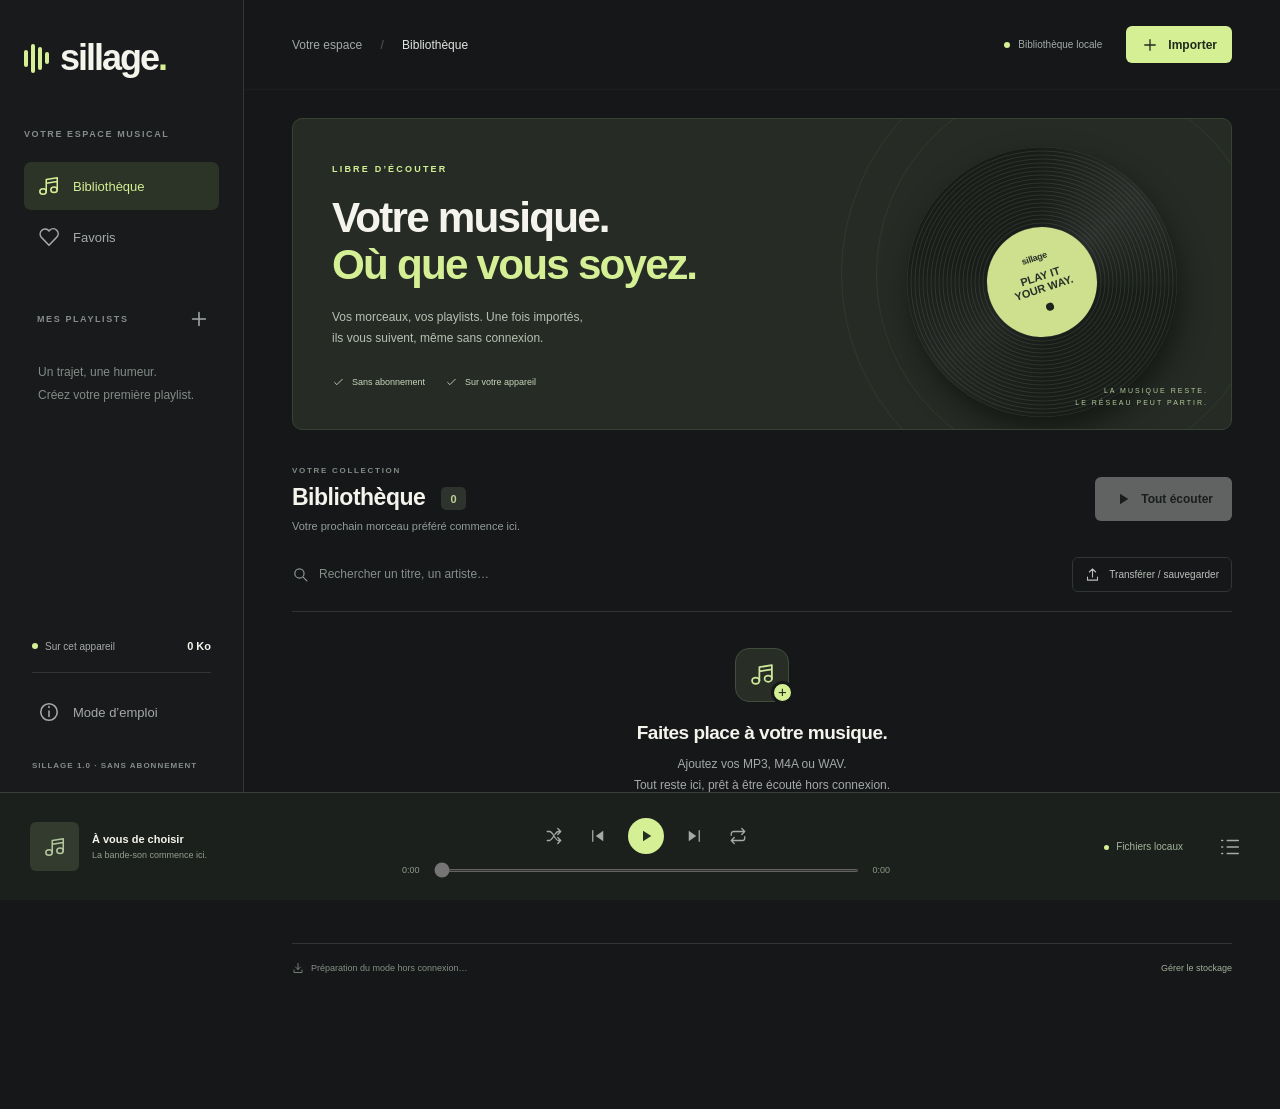
==== index.html @ 76a3aba3 "Publier Sillage 1.0 — lecteur personnel hors connexion Interface installable sur iPhone, bibliothèqu" ====
<!doctype html>
<html lang="fr">
<head>
  <meta charset="utf-8"><meta name="viewport" content="width=device-width,initial-scale=1,viewport-fit=cover">
  <meta name="theme-color" content="#151719"><meta name="apple-mobile-web-app-capable" content="yes">
  <meta name="apple-mobile-web-app-status-bar-style" content="black-translucent">
  <meta name="description" content="Votre musique vous suit. Un lecteur personnel, sans abonnement, avec playlists et écoute hors connexion.">
  <title>Sillage · Votre musique, partout</title>
  <link rel="manifest" href="./manifest.webmanifest"><link rel="icon" href="./icon.svg" type="image/svg+xml"><link rel="apple-touch-icon" href="./icon-192.png">
  <link rel="stylesheet" href="./style.css">
</head>
<body>
<svg class="symbols" xmlns="http://www.w3.org/2000/svg" aria-hidden="true"><defs>
<symbol id="i-play" viewBox="0 0 24 24"><path d="m8 5 11 7-11 7Z" fill="currentColor" stroke="none"/></symbol>
<symbol id="i-pause" viewBox="0 0 24 24"><path d="M8 5v14M16 5v14" stroke-width="4"/></symbol>
<symbol id="i-plus" viewBox="0 0 24 24"><path d="M12 5v14M5 12h14"/></symbol>
<symbol id="i-music" viewBox="0 0 24 24"><path d="M9 18V5l12-2v13M9 9l12-2"/><ellipse cx="5.5" cy="18" rx="3.5" ry="3"/><ellipse cx="17.5" cy="16" rx="3.5" ry="3"/></symbol>
<symbol id="i-heart" viewBox="0 0 24 24"><path d="M20.4 4.6a5.4 5.4 0 0 0-7.6 0L12 5.4l-.8-.8a5.4 5.4 0 0 0-7.6 7.6L12 21l8.4-8.8a5.4 5.4 0 0 0 0-7.6Z"/></symbol>
<symbol id="i-download" viewBox="0 0 24 24"><path d="M12 3v12m-5-5 5 5 5-5M4 16v5h16v-5"/></symbol>
<symbol id="i-upload" viewBox="0 0 24 24"><path d="M12 16V3M7 8l5-5 5 5M4 16v5h16v-5"/></symbol>
<symbol id="i-search" viewBox="0 0 24 24"><circle cx="10.5" cy="10.5" r="6.5"/><path d="m16 16 5 5"/></symbol>
<symbol id="i-next" viewBox="0 0 24 24"><path d="m5 5 10 7-10 7Z" fill="currentColor" stroke="none"/><path d="M19 5v14"/></symbol>
<symbol id="i-prev" viewBox="0 0 24 24"><path d="m19 5-10 7 10 7Z" fill="currentColor" stroke="none"/><path d="M5 5v14"/></symbol>
<symbol id="i-shuffle" viewBox="0 0 24 24"><path d="M3 6h3c5 0 7 12 12 12h3m-4-4 4 4-4 4M3 18h3c2 0 3-2 5-5m2-3c2-3 3-4 5-4h3m-4-4 4 4-4 4"/></symbol>
<symbol id="i-repeat" viewBox="0 0 24 24"><path d="m17 2 4 4-4 4M3 11V9a3 3 0 0 1 3-3h15M7 22l-4-4 4-4m14-1v2a3 3 0 0 1-3 3H3"/></symbol>
<symbol id="i-info" viewBox="0 0 24 24"><circle cx="12" cy="12" r="9"/><path d="M12 11v6m0-11v1"/></symbol>
<symbol id="i-close" viewBox="0 0 24 24"><path d="m6 6 12 12M6 18 18 6"/></symbol>
<symbol id="i-check" viewBox="0 0 24 24"><path d="m5 12 4 4L19 6"/></symbol>
<symbol id="i-list" viewBox="0 0 24 24"><path d="M9 5h12M9 12h12M9 19h12M3 5h1m-1 7h1m-1 7h1"/></symbol>
<symbol id="i-more" viewBox="0 0 24 24"><circle cx="5" cy="12" r="1"/><circle cx="12" cy="12" r="1"/><circle cx="19" cy="12" r="1"/></symbol>
</defs></svg>
<aside class="sidebar">
  <a class="brand" href="./" aria-label="Sillage, accueil"><span class="brand-mark"><i></i><i></i><i></i><i></i></span>sillage<span class="brand-dot">.</span></a>
  <span class="side-caption">VOTRE ESPACE MUSICAL</span>
  <nav aria-label="Bibliothèque"><button class="nav-button active" data-view="library"><svg><use href="#i-music"/></svg>Bibliothèque</button><button class="nav-button" data-view="favorites"><svg><use href="#i-heart"/></svg>Favoris</button></nav>
  <div class="side-heading"><span>MES PLAYLISTS</span><button class="icon-button" id="new-playlist" aria-label="Créer une playlist"><svg><use href="#i-plus"/></svg></button></div>
  <nav id="playlist-nav" aria-label="Playlists"></nav>
  <p class="side-empty" id="side-empty">Un trajet, une humeur.<br>Créez votre première playlist.</p>
  <div class="sidebar-bottom"><div class="device-stat"><span class="status-dot"></span>Sur cet appareil <strong id="side-storage">0 Mo</strong></div><button class="nav-button" id="help"><svg><use href="#i-info"/></svg>Mode d’emploi</button><span class="version">SILLAGE 1.0 · SANS ABONNEMENT</span></div>
</aside>
<div class="main-wrap">
  <header class="topbar"><span class="mobile-brand">sillage<span>.</span></span><div class="breadcrumb">Votre espace <span>/</span> <strong id="crumb">Bibliothèque</strong></div><div class="top-status"><span class="status-dot"></span><span id="network-label">Bibliothèque locale</span></div><button id="open-import" class="button primary small"><svg><use href="#i-plus"/></svg>Importer</button></header>
  <main>
    <section class="hero" id="hero"><div class="hero-copy"><span class="eyebrow">LIBRE D’ÉCOUTER</span><h1>Votre musique.<br><em>Où que vous soyez.</em></h1><p>Vos morceaux, vos playlists. Une fois importés,<br class="desktop-only"> ils vous suivent, même sans connexion.</p><div class="hero-tags"><span><svg><use href="#i-check"/></svg>Sans abonnement</span><span><svg><use href="#i-check"/></svg>Sur votre appareil</span></div></div><div class="record-art" aria-hidden="true"><div class="orbit orbit-one"></div><div class="orbit orbit-two"></div><div class="vinyl"><div class="vinyl-label"><span>sillage</span><b>PLAY IT<br>YOUR WAY.</b><i></i></div></div><div class="record-note">LA MUSIQUE RESTE.<br>LE RÉSEAU PEUT PARTIR.</div></div></section>
    <section class="collection">
      <div class="collection-header"><div><div class="eyebrow section-eyebrow" id="collection-kicker">VOTRE COLLECTION</div><h2 id="collection-title">Bibliothèque <span id="track-count">0</span></h2><p class="collection-meta" id="collection-meta">Votre prochain morceau préféré commence ici.</p></div><div class="collection-actions"><button id="playlist-options" class="icon-button hidden" aria-label="Options de la playlist"><svg><use href="#i-more"/></svg></button><button id="play-all" class="button light" disabled><svg><use href="#i-play"/></svg>Tout écouter</button></div></div>
      <div class="toolbar"><label class="search"><svg><use href="#i-search"/></svg><input id="search" type="search" placeholder="Rechercher un titre, un artiste…" aria-label="Rechercher un morceau"></label><button id="open-transfer" class="button text-button" aria-label="Transférer / sauvegarder"><svg><use href="#i-upload"/></svg><span>Transférer / sauvegarder</span></button></div>
      <div id="empty" class="empty-state"><div class="empty-icon"><svg><use href="#i-music"/></svg><span>+</span></div><h3>Faites place à votre musique.</h3><p>Ajoutez vos MP3, M4A ou WAV.<br>Tout reste ici, prêt à être écouté hors connexion.</p><button id="empty-import" class="button primary"><svg><use href="#i-plus"/></svg>Ajouter mes morceaux</button><button id="demo" class="demo-link">Ou essayer avec un son de démonstration <span>↗</span></button></div>
      <div id="tracks" class="track-list" aria-live="polite"></div>
      <div class="footnote"><span><svg><use href="#i-download"/></svg><span id="offline-status">Préparation du mode hors connexion…</span></span><button id="storage-info">Gérer le stockage</button></div>
    </section>
  </main>
</div>
<footer class="player" aria-label="Lecteur audio"><button id="now-playing" class="now-playing" aria-label="Afficher le morceau en cours"><span id="now-cover" class="mini-cover"><svg><use href="#i-music"/></svg></span><span><strong id="now-title">À vous de choisir</strong><small id="now-artist">La bande-son commence ici.</small></span></button><div class="player-center"><div class="transport"><button id="shuffle" class="icon-button secondary-control" aria-label="Lecture aléatoire" aria-pressed="false"><svg><use href="#i-shuffle"/></svg></button><button id="previous" class="icon-button" aria-label="Morceau précédent"><svg><use href="#i-prev"/></svg></button><button id="toggle-play" class="play-button" aria-label="Lire"><svg><use href="#i-play"/></svg></button><button id="next" class="icon-button" aria-label="Morceau suivant"><svg><use href="#i-next"/></svg></button><button id="repeat" class="icon-button secondary-control" aria-label="Répétition désactivée" aria-pressed="false"><svg><use href="#i-repeat"/></svg></button></div><div class="timeline"><span id="current-time">0:00</span><input id="seek" type="range" min="0" max="100" value="0" step="0.1" aria-label="Position de lecture"><span id="duration">0:00</span></div></div><div class="player-right"><span id="player-offline"><span class="status-dot"></span> Fichiers locaux</span><button id="queue" class="icon-button" aria-label="File d’attente"><svg><use href="#i-list"/></svg></button></div></footer>
<nav class="mobile-nav" aria-label="Navigation mobile"><button data-view="library" class="active"><svg><use href="#i-music"/></svg>Musique</button><button data-view="favorites"><svg><use href="#i-heart"/></svg>Favoris</button><button id="mobile-playlists"><svg><use href="#i-list"/></svg>Playlists</button><button id="mobile-help"><svg><use href="#i-info"/></svg>Aide</button></nav>
<dialog id="modal"><div class="modal-top"><h2 id="modal-title"></h2><button id="close-modal" class="icon-button" aria-label="Fermer"><svg><use href="#i-close"/></svg></button></div><div id="modal-body"></div></dialog>
<div id="toast" role="status" aria-live="polite"></div>
<audio id="audio" preload="auto"></audio>
<script type="module" src="./app.js"></script>
</body></html>
---- style.css ----
@import url('data:text/css,');
:root{--bg:#151719;--panel:#1c1f21;--panel2:#25282a;--text:#f4f4ec;--muted:#a5aaa8;--line:#303536;--accent:#d4ef94;--ink:#20291c;--sidebar:244px;font-family:Inter,-apple-system,BlinkMacSystemFont,"Segoe UI",sans-serif;color-scheme:dark}*{box-sizing:border-box}body{margin:0;background:var(--bg);color:var(--text);font-size:14px}button,input,select{font:inherit}button,a,input,select{-webkit-tap-highlight-color:transparent}button{cursor:pointer;color:inherit}button:disabled{opacity:.35;cursor:default}a{color:inherit}button:focus-visible,a:focus-visible,input:focus-visible,select:focus-visible{outline:2px solid var(--accent);outline-offset:4px}svg{width:22px;height:22px;fill:none;stroke:currentColor;stroke-width:1.7;stroke-linecap:round;stroke-linejoin:round;flex-shrink:0}.symbols{position:absolute;width:0;height:0;overflow:hidden}.hidden{display:none!important}.sidebar{width:var(--sidebar);position:fixed;inset:0 auto 108px 0;border-right:1px solid var(--line);padding:37px 24px 22px;display:flex;flex-direction:column;background:#181a1c;z-index:10}.brand{display:flex;align-items:center;text-decoration:none;font-size:36px;font-weight:750;letter-spacing:-2px;margin-bottom:50px}.brand-dot,.mobile-brand span{color:var(--accent)}.brand-mark{display:flex;gap:3px;align-items:center;margin-right:11px}.brand-mark i{width:4px;height:17px;border-radius:3px;background:var(--accent)}.brand-mark i:nth-child(2){height:29px}.brand-mark i:nth-child(3){height:23px}.brand-mark i:nth-child(4){height:12px}.side-caption,.side-heading,.version{font-size:9px;font-weight:650;letter-spacing:1.6px;color:#858c89}.side-caption{margin-bottom:20px}.nav-button{background:none;border:0;width:100%;text-align:left;display:flex;align-items:center;gap:13px;padding:13px 14px;margin:3px 0;border-radius:7px;color:var(--muted);font-size:13px;overflow:hidden;text-overflow:ellipsis}.nav-button:hover{background:#24292a;color:var(--text)}.nav-button.active{background:#2c3428;color:var(--accent)}.side-heading{display:flex;justify-content:space-between;align-items:center;margin:35px 0 10px;padding-left:13px}.icon-button{display:inline-flex;align-items:center;justify-content:center;background:none;border:0;width:40px;height:40px;border-radius:50%;color:var(--muted);flex-shrink:0}.icon-button:hover{background:#ffffff0b;color:var(--text)}.side-empty{font-size:12px;color:#838c87;line-height:1.9;padding-left:14px}.sidebar-bottom{margin-top:auto;padding-top:30px}.device-stat{display:flex;align-items:center;gap:7px;font-size:10px;border-bottom:1px solid var(--line);padding:0 0 20px;margin:0 8px 15px;color:var(--muted)}.device-stat strong{margin-left:auto;font-size:11px;color:var(--text)}.status-dot{width:6px;height:6px;display:inline-block;border-radius:50%;background:var(--accent);flex-shrink:0}.version{font-size:8px;letter-spacing:1px;display:block;margin:25px 8px 0}.main-wrap{margin-left:var(--sidebar);padding-bottom:130px}.topbar{display:flex;align-items:center;gap:24px;height:90px;padding:0 48px;border-bottom:1px solid #ffffff08}.breadcrumb{color:#a3aaa5;font-size:12px}.breadcrumb span{padding:0 15px;color:#525b56}.breadcrumb strong{font-weight:500;color:#e2e6df}.top-status{margin-left:auto;display:flex;align-items:center;gap:8px;font-size:10px;color:var(--muted)}.button{min-height:44px;display:inline-flex;align-items:center;justify-content:center;gap:9px;border:1px solid transparent;border-radius:6px;padding:11px 18px;font-weight:600;font-size:12px;text-decoration:none;transition:background .15s}.button svg{width:18px;height:18px}.primary{background:var(--accent);color:var(--ink)}.primary:hover{background:#e1ff9f}.light{background:#edf0e8;color:#22291f}.small{min-height:37px;padding:8px 14px}.text-button{background:none;border-color:var(--line);color:#bbc0ba;font-weight:450}.text-button:hover{background:#ffffff08}.mobile-brand{display:none}main{padding:28px 48px 0;max-width:1550px;margin:auto}.hero{position:relative;min-height:304px;background:#262c25;overflow:hidden;border:1px solid #374332;border-radius:10px;display:flex;justify-content:space-between;padding:40px 39px}.hero-copy{position:relative;z-index:2}.eyebrow{font-size:9px;letter-spacing:2.2px;font-weight:700;color:var(--accent)}h1{font-size:clamp(30px,3.3vw,47px);letter-spacing:-1.8px;line-height:1.12;margin:19px 0 18px;font-weight:650}h1 em{color:var(--accent);font-style:normal}.hero p{font-size:12px;line-height:1.8;color:#b8c0b2;margin:0}.hero-tags{display:flex;gap:20px;margin-top:26px}.hero-tags span{display:flex;gap:7px;align-items:center;font-size:9px;color:#c8d5bb}.hero-tags svg{width:13px;height:13px}.record-art{width:36%;position:absolute;inset:0 0 0 auto}.vinyl{position:absolute;width:270px;height:270px;right:16%;top:28px;border-radius:50%;background:repeating-radial-gradient(circle at center,#191d1a 0px,#191d1a 2px,#2d332b 3px,#151a16 4px);box-shadow:0 14px 30px #0007;transform:rotate(-18deg)}.vinyl:after{content:"";position:absolute;inset:0;border-radius:50%;background:conic-gradient(from 15deg,transparent,#ffffff13,transparent 28%,transparent 50%,#ffffff0c,transparent 80%)}.vinyl-label{position:absolute;inset:80px;border-radius:50%;background:#cedf8e;color:#253128;display:flex;flex-direction:column;align-items:center;justify-content:center;z-index:1}.vinyl-label span{font-size:9px;font-weight:750;letter-spacing:-.3px}.vinyl-label b{font-size:11px;line-height:1.05;text-align:center;margin:9px 0}.vinyl-label i{width:8px;height:8px;background:#1c241d;border-radius:100%}.orbit{position:absolute;border:1px solid #a6c18315;border-radius:50%;width:390px;height:390px;right:-35px;top:-40px}.orbit-two{width:460px;height:460px;right:-70px;top:-75px}.record-note{position:absolute;right:23px;bottom:19px;text-align:right;color:#b4c99b;font-size:7px;letter-spacing:2px;line-height:1.8}.collection{padding-top:36px}.collection-header{display:flex;justify-content:space-between;align-items:center;gap:15px}.section-eyebrow{color:#828d84;font-size:8px;letter-spacing:1.7px}h2{font-size:23px;letter-spacing:-.5px;margin:9px 0;font-weight:600}h2 span{font-size:11px;display:inline-flex;align-items:center;justify-content:center;vertical-align:middle;background:#2e342d;color:#bfd099;border-radius:5px;min-width:25px;height:23px;margin-left:10px;letter-spacing:0}.collection-meta{font-size:11px;color:#939d96;margin:0}.collection-actions{display:flex;align-items:center}.toolbar{display:flex;align-items:center;justify-content:space-between;gap:18px;margin:25px 0 0;padding-bottom:19px;border-bottom:1px solid var(--line)}.search{display:flex;align-items:center;gap:10px;flex:1;color:#8d9990}.search svg{width:17px;height:17px}.search input{width:100%;border:0;background:none;padding:9px 0;color:var(--text);font-size:12px;outline:none}.search input::placeholder{color:#858f89}.toolbar .button{font-size:10px;min-height:35px;padding:8px 12px}.toolbar .button svg{width:15px;height:15px}.empty-state{text-align:center;min-height:300px;padding:36px 16px 30px}.empty-icon{position:relative;display:inline-flex;align-items:center;justify-content:center;width:54px;height:54px;border:1px solid #414d3d;border-radius:14px;background:#282e26;color:#cee89b}.empty-icon svg{width:25px;height:25px}.empty-icon span{position:absolute;right:-6px;bottom:-3px;border:3px solid var(--bg);border-radius:50%;width:23px;height:23px;background:var(--accent);color:#202819;font-size:15px;line-height:16px}.empty-state h3{font-size:19px;font-weight:550;letter-spacing:-.5px;margin:20px 0 10px}.empty-state p{font-size:12px;color:var(--muted);line-height:1.8;margin:0 0 20px}.empty-state .button{font-size:11px;min-height:39px}.demo-link{display:block;margin:17px auto 0;background:none;border:0;color:#8f9b8e;font-size:10px}.demo-link span{margin-left:6px}.demo-link:hover{color:var(--accent)}.footnote{border-top:1px solid var(--line);padding:18px 0 5px;display:flex;justify-content:space-between;gap:20px;color:#859083;font-size:9px}.footnote>span{display:flex;align-items:center;gap:7px}.footnote svg{width:12px;height:12px}.footnote button{border:0;background:none;color:#a3b099;font-size:9px;padding:0}.track-list{padding:12px 0}.track-row{display:flex;align-items:center;gap:12px;padding:10px 8px;border-radius:7px;border:1px solid transparent}.track-row:hover{background:#ffffff05}.track-row.playing{background:#d4ef9408;border-color:#d4ef9418}.track-play{flex:1;min-width:0;border:0;background:none;display:flex;align-items:center;gap:13px;text-align:left;padding:0}.track-cover,.mini-cover{width:43px;height:43px;border-radius:6px;display:flex;align-items:center;justify-content:center;background:var(--cover,#384331);color:#deebca;flex-shrink:0}.track-cover svg{width:19px;height:19px}.track-info,.now-playing>span:last-child{display:flex;flex-direction:column;gap:5px;min-width:0}.track-info strong{font-size:12px;font-weight:550;white-space:nowrap;overflow:hidden;text-overflow:ellipsis}.track-info small{font-size:10px;color:var(--muted);white-space:nowrap;overflow:hidden;text-overflow:ellipsis}.track-duration{font-size:10px;color:var(--muted);font-variant-numeric:tabular-nums}.track-row .icon-button{width:35px;height:38px}.track-row .icon-button svg{width:17px;height:17px}.favorite.on{color:var(--accent)}.favorite.on svg{fill:var(--accent);stroke:var(--accent)}.player{position:fixed;z-index:20;bottom:0;left:0;right:0;height:108px;border-top:1px solid #3a4037;background:#1c201d;display:flex;align-items:center;justify-content:space-between;padding:18px 30px;gap:25px}.now-playing{border:0;background:none;display:flex;align-items:center;gap:13px;text-align:left;min-width:0;width:27%;padding:0}.mini-cover{width:49px;height:49px;background:#333b2f;color:#b3c69d}.now-playing strong{font-size:11px;font-weight:550;white-space:nowrap;overflow:hidden;text-overflow:ellipsis}.now-playing small{font-size:9px;color:#939e8e;white-space:nowrap;overflow:hidden;text-overflow:ellipsis}.player-center{width:40%;max-width:560px}.transport{display:flex;align-items:center;justify-content:center;gap:16px}.transport .icon-button{width:28px;height:30px}.transport svg{width:18px;height:18px}.play-button{display:flex;align-items:center;justify-content:center;background:var(--accent);color:#23301f;border:0;width:36px;height:36px;border-radius:50%}.timeline{display:flex;align-items:center;gap:12px;margin-top:11px;color:#8c9987;font-size:9px;font-variant-numeric:tabular-nums}.timeline input{flex:1;min-width:0;height:3px;accent-color:var(--accent)}.player-right{display:flex;justify-content:flex-end;align-items:center;gap:27px;width:26%;font-size:10px;color:#a4b39a}.player-right .status-dot{margin-right:5px;width:5px;height:5px}.icon-button[aria-pressed="true"]{color:var(--accent)}.mobile-nav{display:none}dialog{border:1px solid #424b3f;background:#20251f;color:var(--text);border-radius:15px;padding:26px;width:calc(100% - 30px);max-width:550px;max-height:85dvh;box-shadow:0 30px 100px #000a}dialog::backdrop{background:#080c09bd;backdrop-filter:blur(4px)}.modal-top{display:flex;align-items:center;justify-content:space-between;margin-bottom:18px}.modal-top h2{font-size:22px;margin:0}.modal-top .icon-button{width:35px;height:35px}.modal-copy{font-size:13px;color:#b5c1af;line-height:1.8}.modal-copy h3{color:var(--text);font-size:15px;margin-top:22px}.modal-copy a{color:var(--accent)}.modal-copy ol{padding-left:21px}.modal-copy li{margin-bottom:9px}.dropzone{position:relative;display:flex;align-items:center;justify-content:center;gap:12px;flex-direction:column;min-height:145px;border:1px dashed #61724e;border-radius:9px;background:#d4ef9405;padding:24px;text-align:center;cursor:pointer}.dropzone>svg{color:var(--accent);width:29px;height:29px}.dropzone strong{font-size:14px}.dropzone span{font-size:11px;color:#abb5a3}.dropzone input{position:absolute;inset:0;width:100%;height:100%;opacity:0;cursor:pointer}.form-label{display:block;margin:18px 0 8px;font-size:12px;color:#b7c2b1}.field{width:100%;padding:12px;background:#151b13;border:1px solid #424d3a;border-radius:6px;color:var(--text)}.form-actions{display:flex;gap:10px;justify-content:flex-end;margin-top:24px}.full{width:100%}.notice{padding:12px 14px;background:#d4ef9407;border:1px solid #d4ef941b;border-radius:7px;font-size:11px;line-height:1.8;color:#aebe9f;margin:18px 0}.import-status{font-size:12px;color:var(--accent);line-height:1.8;word-break:break-word}.import-status:empty{display:none}.progress{height:5px;background:#3a4432;border-radius:4px;overflow:hidden;margin:15px 0}.progress i{display:block;height:100%;background:var(--accent);width:0;transition:width .2s}.modal-menu{display:flex;flex-direction:column;gap:8px}.menu-button{display:flex;align-items:center;gap:12px;width:100%;background:#2d3528;border:1px solid #3e4937;border-radius:7px;padding:13px;text-align:left}.menu-button small{margin-left:auto;color:#a6b497}.danger{color:#ffb6a5;border-color:#613d30}.stat-large{font-size:38px;font-weight:600;letter-spacing:-1px;margin:12px 0}.stat-large small{font-size:12px;font-weight:400;color:var(--muted);letter-spacing:0}.help-step{padding:15px 0;border-bottom:1px solid var(--line)}.help-step b{color:var(--accent);margin-right:9px}#toast{position:fixed;bottom:125px;left:50%;transform:translate(-50%,15px);background:#e2edcc;color:#25321d;padding:13px 19px;max-width:calc(100% - 32px);border-radius:7px;font-size:12px;z-index:100;opacity:0;pointer-events:none;transition:.2s;box-shadow:0 8px 30px #0005}#toast.show{opacity:1;transform:translate(-50%,0)}.empty-search{padding:50px 15px;text-align:center;color:var(--muted);font-size:13px}.local-badge{display:inline-block;font-size:9px;color:var(--accent);border:1px solid #6c7f53;border-radius:3px;padding:3px 5px;margin-left:6px}.playlist-nav-label{overflow:hidden;text-overflow:ellipsis;white-space:nowrap}.pc-only-panel{border-top:1px solid var(--line);padding-top:12px;margin-top:18px}#playlist-nav{overflow:auto;max-height:35vh}.top-status.offline .status-dot{background:#d4ef94}
@media(min-width:1500px){.hero{min-height:350px;padding:49px}.vinyl{width:310px;height:310px}.vinyl-label{inset:92px}}
@media(max-width:1150px){:root{--sidebar:210px}.sidebar{padding:32px 17px 20px}.topbar{padding:0 28px}main{padding:24px 28px 0}.hero{padding:32px 28px;min-height:290px}.vinyl{right:-18%;width:235px;height:235px;top:35px}.vinyl-label{inset:69px}.record-art{opacity:.75}.hero-copy{max-width:73%}.hero h1{font-size:34px}.top-status{display:none}.topbar .button{margin-left:auto}.player-right{width:20%}.now-playing{width:30%}.player-center{width:46%}.player-right>span{display:none}}
@media(max-width:760px){:root{--sidebar:0px}.sidebar{display:none}.main-wrap{margin:0;padding-bottom:200px}.topbar{height:76px;padding:max(15px,env(safe-area-inset-top)) 22px 13px;gap:12px}.breadcrumb{display:none}.mobile-brand{display:block;font-weight:750;font-size:29px;letter-spacing:-1.4px}.topbar .button{font-size:11px;min-height:36px}.topbar .button svg{width:17px}.main-wrap main{padding:16px 18px 0}.hero{min-height:285px;padding:26px 23px;border-radius:10px}.hero-copy{max-width:100%}.hero .eyebrow{font-size:8px}.hero h1{font-size:34px;letter-spacing:-1.5px;line-height:1.15;position:relative}.hero p{max-width:240px;font-size:11px;line-height:1.7}.hero-tags{gap:14px;margin-top:23px}.hero-tags span{font-size:8px}.record-art{width:100%;opacity:.25}.vinyl{width:230px;height:230px;right:-111px;top:95px}.vinyl-label{inset:69px}.record-note{display:none}.orbit-one{right:-200px;top:5px}.orbit-two{right:-230px;top:-25px}.collection{padding-top:27px}.collection-header h2{font-size:22px}.section-eyebrow{font-size:7px}.collection-meta{font-size:10px;max-width:220px;line-height:1.6}.collection-actions .button{padding:8px 11px;font-size:10px;min-height:36px;gap:5px}.collection-actions .button svg{width:14px}.toolbar{margin-top:18px;gap:9px;padding-bottom:13px}.toolbar .text-button{padding:8px;border:0}.toolbar .text-button span{display:none}.toolbar .text-button svg{width:19px;height:19px}.search input{font-size:11px}.empty-state{padding-top:31px;min-height:292px}.empty-state h3{font-size:19px}.empty-state p{font-size:11px}.footnote{font-size:8px;gap:10px;align-items:center;line-height:1.5}.footnote button{font-size:8px;max-width:80px;text-align:right;flex-shrink:0}.track-row{gap:7px;padding:9px 0}.track-play{gap:10px}.track-cover{width:41px;height:41px}.track-info strong{font-size:12px}.track-info small{font-size:10px}.track-row .icon-button{width:30px;min-height:42px}.track-duration{display:none}.player{height:100px;bottom:calc(59px + env(safe-area-inset-bottom));padding:12px 18px 21px;gap:10px;border-top:1px solid #46503b;align-items:flex-start}.now-playing{width:calc(100% - 110px);max-width:none;margin-top:5px;gap:10px}.mini-cover{width:40px;height:40px}.now-playing strong{font-size:11px}.now-playing small{font-size:9px}.player-center{width:110px}.transport{gap:10px;margin-top:7px}.transport .secondary-control,.transport #previous{display:none}.transport #next{width:34px;height:34px}.play-button{width:36px;height:36px}.timeline{position:absolute;bottom:11px;left:20px;right:20px;gap:10px;font-size:8px}.player-right{display:none}.mobile-nav{height:calc(59px + env(safe-area-inset-bottom));padding:5px 14px calc(5px + env(safe-area-inset-bottom));display:flex;position:fixed;bottom:0;left:0;right:0;background:#171b17;border-top:1px solid #333c2c;z-index:20;justify-content:space-around}.mobile-nav button{display:flex;flex-direction:column;align-items:center;justify-content:center;gap:4px;font-size:8px;background:none;border:0;min-width:60px;color:#8d9b84}.mobile-nav svg{width:19px;height:19px}.mobile-nav button.active{color:var(--accent)}dialog{padding:21px;max-height:83dvh}.modal-top h2{font-size:21px}#toast{bottom:calc(180px + env(safe-area-inset-bottom));width:max-content;max-width:calc(100% - 32px)}.modal-copy{font-size:12px}.desktop-only{display:none}.form-actions{flex-wrap:wrap}.button{min-height:44px}}
@media(prefers-reduced-motion:reduce){*{transition:none!important;scroll-behavior:auto!important}}
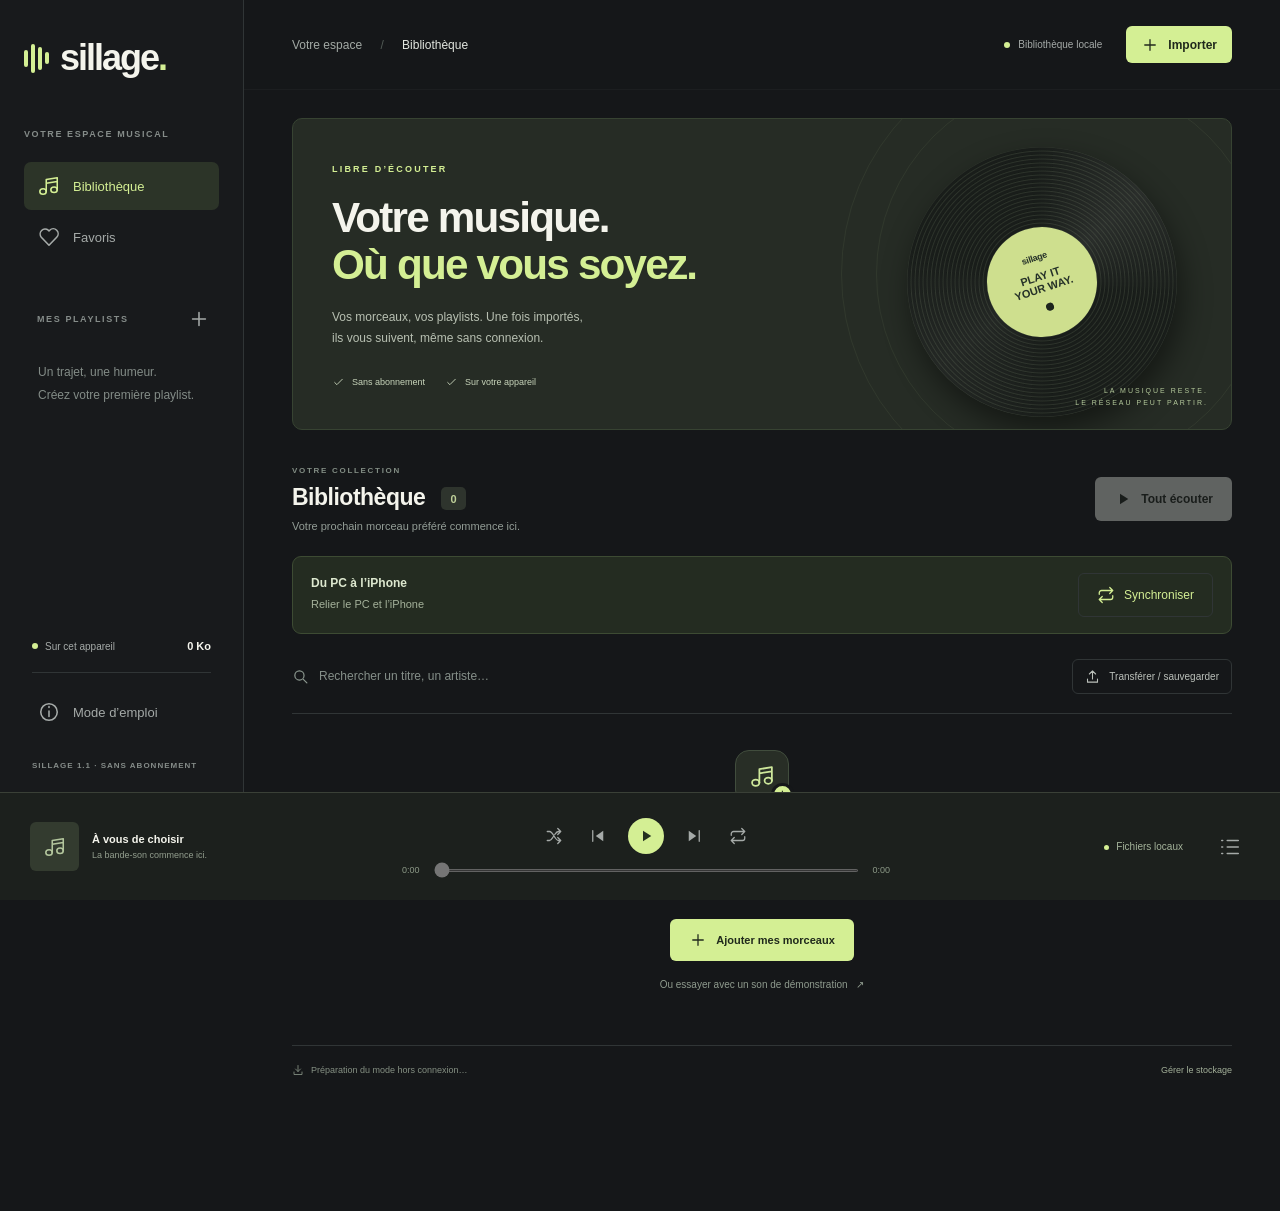
==== commit e62935e1: "Ajouter la synchronisation privée du PC vers l’iPhone Association persistante par code privé, transf" ====
--- a/index.html
+++ b/index.html
@@ -1,60 +1,60 @@
-<!doctype html>
-<html lang="fr">
-<head>
-  <meta charset="utf-8"><meta name="viewport" content="width=device-width,initial-scale=1,viewport-fit=cover">
-  <meta name="theme-color" content="#151719"><meta name="apple-mobile-web-app-capable" content="yes">
-  <meta name="apple-mobile-web-app-status-bar-style" content="black-translucent">
-  <meta name="description" content="Votre musique vous suit. Un lecteur personnel, sans abonnement, avec playlists et écoute hors connexion.">
-  <title>Sillage · Votre musique, partout</title>
-  <link rel="manifest" href="./manifest.webmanifest"><link rel="icon" href="./icon.svg" type="image/svg+xml"><link rel="apple-touch-icon" href="./icon-192.png">
-  <link rel="stylesheet" href="./style.css">
-</head>
-<body>
-<svg class="symbols" xmlns="http://www.w3.org/2000/svg" aria-hidden="true"><defs>
-<symbol id="i-play" viewBox="0 0 24 24"><path d="m8 5 11 7-11 7Z" fill="currentColor" stroke="none"/></symbol>
-<symbol id="i-pause" viewBox="0 0 24 24"><path d="M8 5v14M16 5v14" stroke-width="4"/></symbol>
-<symbol id="i-plus" viewBox="0 0 24 24"><path d="M12 5v14M5 12h14"/></symbol>
-<symbol id="i-music" viewBox="0 0 24 24"><path d="M9 18V5l12-2v13M9 9l12-2"/><ellipse cx="5.5" cy="18" rx="3.5" ry="3"/><ellipse cx="17.5" cy="16" rx="3.5" ry="3"/></symbol>
-<symbol id="i-heart" viewBox="0 0 24 24"><path d="M20.4 4.6a5.4 5.4 0 0 0-7.6 0L12 5.4l-.8-.8a5.4 5.4 0 0 0-7.6 7.6L12 21l8.4-8.8a5.4 5.4 0 0 0 0-7.6Z"/></symbol>
-<symbol id="i-download" viewBox="0 0 24 24"><path d="M12 3v12m-5-5 5 5 5-5M4 16v5h16v-5"/></symbol>
-<symbol id="i-upload" viewBox="0 0 24 24"><path d="M12 16V3M7 8l5-5 5 5M4 16v5h16v-5"/></symbol>
-<symbol id="i-search" viewBox="0 0 24 24"><circle cx="10.5" cy="10.5" r="6.5"/><path d="m16 16 5 5"/></symbol>
-<symbol id="i-next" viewBox="0 0 24 24"><path d="m5 5 10 7-10 7Z" fill="currentColor" stroke="none"/><path d="M19 5v14"/></symbol>
-<symbol id="i-prev" viewBox="0 0 24 24"><path d="m19 5-10 7 10 7Z" fill="currentColor" stroke="none"/><path d="M5 5v14"/></symbol>
-<symbol id="i-shuffle" viewBox="0 0 24 24"><path d="M3 6h3c5 0 7 12 12 12h3m-4-4 4 4-4 4M3 18h3c2 0 3-2 5-5m2-3c2-3 3-4 5-4h3m-4-4 4 4-4 4"/></symbol>
-<symbol id="i-repeat" viewBox="0 0 24 24"><path d="m17 2 4 4-4 4M3 11V9a3 3 0 0 1 3-3h15M7 22l-4-4 4-4m14-1v2a3 3 0 0 1-3 3H3"/></symbol>
-<symbol id="i-info" viewBox="0 0 24 24"><circle cx="12" cy="12" r="9"/><path d="M12 11v6m0-11v1"/></symbol>
-<symbol id="i-close" viewBox="0 0 24 24"><path d="m6 6 12 12M6 18 18 6"/></symbol>
-<symbol id="i-check" viewBox="0 0 24 24"><path d="m5 12 4 4L19 6"/></symbol>
-<symbol id="i-list" viewBox="0 0 24 24"><path d="M9 5h12M9 12h12M9 19h12M3 5h1m-1 7h1m-1 7h1"/></symbol>
-<symbol id="i-more" viewBox="0 0 24 24"><circle cx="5" cy="12" r="1"/><circle cx="12" cy="12" r="1"/><circle cx="19" cy="12" r="1"/></symbol>
-</defs></svg>
-<aside class="sidebar">
-  <a class="brand" href="./" aria-label="Sillage, accueil"><span class="brand-mark"><i></i><i></i><i></i><i></i></span>sillage<span class="brand-dot">.</span></a>
-  <span class="side-caption">VOTRE ESPACE MUSICAL</span>
-  <nav aria-label="Bibliothèque"><button class="nav-button active" data-view="library"><svg><use href="#i-music"/></svg>Bibliothèque</button><button class="nav-button" data-view="favorites"><svg><use href="#i-heart"/></svg>Favoris</button></nav>
-  <div class="side-heading"><span>MES PLAYLISTS</span><button class="icon-button" id="new-playlist" aria-label="Créer une playlist"><svg><use href="#i-plus"/></svg></button></div>
-  <nav id="playlist-nav" aria-label="Playlists"></nav>
-  <p class="side-empty" id="side-empty">Un trajet, une humeur.<br>Créez votre première playlist.</p>
-  <div class="sidebar-bottom"><div class="device-stat"><span class="status-dot"></span>Sur cet appareil <strong id="side-storage">0 Mo</strong></div><button class="nav-button" id="help"><svg><use href="#i-info"/></svg>Mode d’emploi</button><span class="version">SILLAGE 1.0 · SANS ABONNEMENT</span></div>
-</aside>
-<div class="main-wrap">
-  <header class="topbar"><span class="mobile-brand">sillage<span>.</span></span><div class="breadcrumb">Votre espace <span>/</span> <strong id="crumb">Bibliothèque</strong></div><div class="top-status"><span class="status-dot"></span><span id="network-label">Bibliothèque locale</span></div><button id="open-import" class="button primary small"><svg><use href="#i-plus"/></svg>Importer</button></header>
-  <main>
-    <section class="hero" id="hero"><div class="hero-copy"><span class="eyebrow">LIBRE D’ÉCOUTER</span><h1>Votre musique.<br><em>Où que vous soyez.</em></h1><p>Vos morceaux, vos playlists. Une fois importés,<br class="desktop-only"> ils vous suivent, même sans connexion.</p><div class="hero-tags"><span><svg><use href="#i-check"/></svg>Sans abonnement</span><span><svg><use href="#i-check"/></svg>Sur votre appareil</span></div></div><div class="record-art" aria-hidden="true"><div class="orbit orbit-one"></div><div class="orbit orbit-two"></div><div class="vinyl"><div class="vinyl-label"><span>sillage</span><b>PLAY IT<br>YOUR WAY.</b><i></i></div></div><div class="record-note">LA MUSIQUE RESTE.<br>LE RÉSEAU PEUT PARTIR.</div></div></section>
-    <section class="collection">
-      <div class="collection-header"><div><div class="eyebrow section-eyebrow" id="collection-kicker">VOTRE COLLECTION</div><h2 id="collection-title">Bibliothèque <span id="track-count">0</span></h2><p class="collection-meta" id="collection-meta">Votre prochain morceau préféré commence ici.</p></div><div class="collection-actions"><button id="playlist-options" class="icon-button hidden" aria-label="Options de la playlist"><svg><use href="#i-more"/></svg></button><button id="play-all" class="button light" disabled><svg><use href="#i-play"/></svg>Tout écouter</button></div></div>
-      <div class="toolbar"><label class="search"><svg><use href="#i-search"/></svg><input id="search" type="search" placeholder="Rechercher un titre, un artiste…" aria-label="Rechercher un morceau"></label><button id="open-transfer" class="button text-button" aria-label="Transférer / sauvegarder"><svg><use href="#i-upload"/></svg><span>Transférer / sauvegarder</span></button></div>
-      <div id="empty" class="empty-state"><div class="empty-icon"><svg><use href="#i-music"/></svg><span>+</span></div><h3>Faites place à votre musique.</h3><p>Ajoutez vos MP3, M4A ou WAV.<br>Tout reste ici, prêt à être écouté hors connexion.</p><button id="empty-import" class="button primary"><svg><use href="#i-plus"/></svg>Ajouter mes morceaux</button><button id="demo" class="demo-link">Ou essayer avec un son de démonstration <span>↗</span></button></div>
-      <div id="tracks" class="track-list" aria-live="polite"></div>
-      <div class="footnote"><span><svg><use href="#i-download"/></svg><span id="offline-status">Préparation du mode hors connexion…</span></span><button id="storage-info">Gérer le stockage</button></div>
-    </section>
-  </main>
-</div>
-<footer class="player" aria-label="Lecteur audio"><button id="now-playing" class="now-playing" aria-label="Afficher le morceau en cours"><span id="now-cover" class="mini-cover"><svg><use href="#i-music"/></svg></span><span><strong id="now-title">À vous de choisir</strong><small id="now-artist">La bande-son commence ici.</small></span></button><div class="player-center"><div class="transport"><button id="shuffle" class="icon-button secondary-control" aria-label="Lecture aléatoire" aria-pressed="false"><svg><use href="#i-shuffle"/></svg></button><button id="previous" class="icon-button" aria-label="Morceau précédent"><svg><use href="#i-prev"/></svg></button><button id="toggle-play" class="play-button" aria-label="Lire"><svg><use href="#i-play"/></svg></button><button id="next" class="icon-button" aria-label="Morceau suivant"><svg><use href="#i-next"/></svg></button><button id="repeat" class="icon-button secondary-control" aria-label="Répétition désactivée" aria-pressed="false"><svg><use href="#i-repeat"/></svg></button></div><div class="timeline"><span id="current-time">0:00</span><input id="seek" type="range" min="0" max="100" value="0" step="0.1" aria-label="Position de lecture"><span id="duration">0:00</span></div></div><div class="player-right"><span id="player-offline"><span class="status-dot"></span> Fichiers locaux</span><button id="queue" class="icon-button" aria-label="File d’attente"><svg><use href="#i-list"/></svg></button></div></footer>
-<nav class="mobile-nav" aria-label="Navigation mobile"><button data-view="library" class="active"><svg><use href="#i-music"/></svg>Musique</button><button data-view="favorites"><svg><use href="#i-heart"/></svg>Favoris</button><button id="mobile-playlists"><svg><use href="#i-list"/></svg>Playlists</button><button id="mobile-help"><svg><use href="#i-info"/></svg>Aide</button></nav>
-<dialog id="modal"><div class="modal-top"><h2 id="modal-title"></h2><button id="close-modal" class="icon-button" aria-label="Fermer"><svg><use href="#i-close"/></svg></button></div><div id="modal-body"></div></dialog>
-<div id="toast" role="status" aria-live="polite"></div>
-<audio id="audio" preload="auto"></audio>
-<script type="module" src="./app.js"></script>
-</body></html>
+<!doctype html>
+<html lang="fr">
+<head>
+  <meta charset="utf-8"><meta name="viewport" content="width=device-width,initial-scale=1,viewport-fit=cover">
+  <meta name="theme-color" content="#151719"><meta name="apple-mobile-web-app-capable" content="yes">
+  <meta name="apple-mobile-web-app-status-bar-style" content="black-translucent">
+  <meta name="description" content="Votre musique vous suit. Un lecteur personnel, sans abonnement, avec playlists et écoute hors connexion.">
+  <title>Sillage · Votre musique, partout</title>
+  <link rel="manifest" href="./manifest.webmanifest"><link rel="icon" href="./icon.svg" type="image/svg+xml"><link rel="apple-touch-icon" href="./icon-192.png">
+  <link rel="stylesheet" href="./style.css">
+</head>
+<body>
+<svg class="symbols" xmlns="http://www.w3.org/2000/svg" aria-hidden="true"><defs>
+<symbol id="i-play" viewBox="0 0 24 24"><path d="m8 5 11 7-11 7Z" fill="currentColor" stroke="none"/></symbol>
+<symbol id="i-pause" viewBox="0 0 24 24"><path d="M8 5v14M16 5v14" stroke-width="4"/></symbol>
+<symbol id="i-plus" viewBox="0 0 24 24"><path d="M12 5v14M5 12h14"/></symbol>
+<symbol id="i-music" viewBox="0 0 24 24"><path d="M9 18V5l12-2v13M9 9l12-2"/><ellipse cx="5.5" cy="18" rx="3.5" ry="3"/><ellipse cx="17.5" cy="16" rx="3.5" ry="3"/></symbol>
+<symbol id="i-heart" viewBox="0 0 24 24"><path d="M20.4 4.6a5.4 5.4 0 0 0-7.6 0L12 5.4l-.8-.8a5.4 5.4 0 0 0-7.6 7.6L12 21l8.4-8.8a5.4 5.4 0 0 0 0-7.6Z"/></symbol>
+<symbol id="i-download" viewBox="0 0 24 24"><path d="M12 3v12m-5-5 5 5 5-5M4 16v5h16v-5"/></symbol>
+<symbol id="i-upload" viewBox="0 0 24 24"><path d="M12 16V3M7 8l5-5 5 5M4 16v5h16v-5"/></symbol>
+<symbol id="i-search" viewBox="0 0 24 24"><circle cx="10.5" cy="10.5" r="6.5"/><path d="m16 16 5 5"/></symbol>
+<symbol id="i-next" viewBox="0 0 24 24"><path d="m5 5 10 7-10 7Z" fill="currentColor" stroke="none"/><path d="M19 5v14"/></symbol>
+<symbol id="i-prev" viewBox="0 0 24 24"><path d="m19 5-10 7 10 7Z" fill="currentColor" stroke="none"/><path d="M5 5v14"/></symbol>
+<symbol id="i-shuffle" viewBox="0 0 24 24"><path d="M3 6h3c5 0 7 12 12 12h3m-4-4 4 4-4 4M3 18h3c2 0 3-2 5-5m2-3c2-3 3-4 5-4h3m-4-4 4 4-4 4"/></symbol>
+<symbol id="i-repeat" viewBox="0 0 24 24"><path d="m17 2 4 4-4 4M3 11V9a3 3 0 0 1 3-3h15M7 22l-4-4 4-4m14-1v2a3 3 0 0 1-3 3H3"/></symbol>
+<symbol id="i-info" viewBox="0 0 24 24"><circle cx="12" cy="12" r="9"/><path d="M12 11v6m0-11v1"/></symbol>
+<symbol id="i-close" viewBox="0 0 24 24"><path d="m6 6 12 12M6 18 18 6"/></symbol>
+<symbol id="i-check" viewBox="0 0 24 24"><path d="m5 12 4 4L19 6"/></symbol>
+<symbol id="i-list" viewBox="0 0 24 24"><path d="M9 5h12M9 12h12M9 19h12M3 5h1m-1 7h1m-1 7h1"/></symbol>
+<symbol id="i-more" viewBox="0 0 24 24"><circle cx="5" cy="12" r="1"/><circle cx="12" cy="12" r="1"/><circle cx="19" cy="12" r="1"/></symbol>
+</defs></svg>
+<aside class="sidebar">
+  <a class="brand" href="./" aria-label="Sillage, accueil"><span class="brand-mark"><i></i><i></i><i></i><i></i></span>sillage<span class="brand-dot">.</span></a>
+  <span class="side-caption">VOTRE ESPACE MUSICAL</span>
+  <nav aria-label="Bibliothèque"><button class="nav-button active" data-view="library"><svg><use href="#i-music"/></svg>Bibliothèque</button><button class="nav-button" data-view="favorites"><svg><use href="#i-heart"/></svg>Favoris</button></nav>
+  <div class="side-heading"><span>MES PLAYLISTS</span><button class="icon-button" id="new-playlist" aria-label="Créer une playlist"><svg><use href="#i-plus"/></svg></button></div>
+  <nav id="playlist-nav" aria-label="Playlists"></nav>
+  <p class="side-empty" id="side-empty">Un trajet, une humeur.<br>Créez votre première playlist.</p>
+  <div class="sidebar-bottom"><div class="device-stat"><span class="status-dot"></span>Sur cet appareil <strong id="side-storage">0 Mo</strong></div><button class="nav-button" id="help"><svg><use href="#i-info"/></svg>Mode d’emploi</button><span class="version">SILLAGE 1.1 · SANS ABONNEMENT</span></div>
+</aside>
+<div class="main-wrap">
+  <header class="topbar"><span class="mobile-brand">sillage<span>.</span></span><div class="breadcrumb">Votre espace <span>/</span> <strong id="crumb">Bibliothèque</strong></div><div class="top-status"><span class="status-dot"></span><span id="network-label">Bibliothèque locale</span></div><button id="open-import" class="button primary small"><svg><use href="#i-plus"/></svg>Importer</button></header>
+  <main>
+    <section class="hero" id="hero"><div class="hero-copy"><span class="eyebrow">LIBRE D’ÉCOUTER</span><h1>Votre musique.<br><em>Où que vous soyez.</em></h1><p>Vos morceaux, vos playlists. Une fois importés,<br class="desktop-only"> ils vous suivent, même sans connexion.</p><div class="hero-tags"><span><svg><use href="#i-check"/></svg>Sans abonnement</span><span><svg><use href="#i-check"/></svg>Sur votre appareil</span></div></div><div class="record-art" aria-hidden="true"><div class="orbit orbit-one"></div><div class="orbit orbit-two"></div><div class="vinyl"><div class="vinyl-label"><span>sillage</span><b>PLAY IT<br>YOUR WAY.</b><i></i></div></div><div class="record-note">LA MUSIQUE RESTE.<br>LE RÉSEAU PEUT PARTIR.</div></div></section>
+    <section class="collection">
+      <div class="collection-header"><div><div class="eyebrow section-eyebrow" id="collection-kicker">VOTRE COLLECTION</div><h2 id="collection-title">Bibliothèque <span id="track-count">0</span></h2><p class="collection-meta" id="collection-meta">Votre prochain morceau préféré commence ici.</p></div><div class="collection-actions"><button id="playlist-options" class="icon-button hidden" aria-label="Options de la playlist"><svg><use href="#i-more"/></svg></button><button id="play-all" class="button light" disabled><svg><use href="#i-play"/></svg>Tout écouter</button></div></div>
+      <div class="sync-strip"><div><strong>Du PC à l’iPhone</strong><span id="sync-status">Reliez vos appareils une fois, les prochains ajouts suivront.</span></div><button class="button text-button" id="open-sync"><svg><use href="#i-repeat"/></svg><span id="sync-label">Synchroniser</span></button></div><div class="toolbar"><label class="search"><svg><use href="#i-search"/></svg><input id="search" type="search" placeholder="Rechercher un titre, un artiste…" aria-label="Rechercher un morceau"></label><button id="open-transfer" class="button text-button" aria-label="Transférer / sauvegarder"><svg><use href="#i-upload"/></svg><span>Transférer / sauvegarder</span></button></div>
+      <div id="empty" class="empty-state"><div class="empty-icon"><svg><use href="#i-music"/></svg><span>+</span></div><h3>Faites place à votre musique.</h3><p>Ajoutez vos MP3, M4A ou WAV.<br>Tout reste ici, prêt à être écouté hors connexion.</p><button id="empty-import" class="button primary"><svg><use href="#i-plus"/></svg>Ajouter mes morceaux</button><button id="demo" class="demo-link">Ou essayer avec un son de démonstration <span>↗</span></button></div>
+      <div id="tracks" class="track-list" aria-live="polite"></div>
+      <div class="footnote"><span><svg><use href="#i-download"/></svg><span id="offline-status">Préparation du mode hors connexion…</span></span><button id="storage-info">Gérer le stockage</button></div>
+    </section>
+  </main>
+</div>
+<footer class="player" aria-label="Lecteur audio"><button id="now-playing" class="now-playing" aria-label="Afficher le morceau en cours"><span id="now-cover" class="mini-cover"><svg><use href="#i-music"/></svg></span><span><strong id="now-title">À vous de choisir</strong><small id="now-artist">La bande-son commence ici.</small></span></button><div class="player-center"><div class="transport"><button id="shuffle" class="icon-button secondary-control" aria-label="Lecture aléatoire" aria-pressed="false"><svg><use href="#i-shuffle"/></svg></button><button id="previous" class="icon-button" aria-label="Morceau précédent"><svg><use href="#i-prev"/></svg></button><button id="toggle-play" class="play-button" aria-label="Lire"><svg><use href="#i-play"/></svg></button><button id="next" class="icon-button" aria-label="Morceau suivant"><svg><use href="#i-next"/></svg></button><button id="repeat" class="icon-button secondary-control" aria-label="Répétition désactivée" aria-pressed="false"><svg><use href="#i-repeat"/></svg></button></div><div class="timeline"><span id="current-time">0:00</span><input id="seek" type="range" min="0" max="100" value="0" step="0.1" aria-label="Position de lecture"><span id="duration">0:00</span></div></div><div class="player-right"><span id="player-offline"><span class="status-dot"></span> Fichiers locaux</span><button id="queue" class="icon-button" aria-label="File d’attente"><svg><use href="#i-list"/></svg></button></div></footer>
+<nav class="mobile-nav" aria-label="Navigation mobile"><button data-view="library" class="active"><svg><use href="#i-music"/></svg>Musique</button><button data-view="favorites"><svg><use href="#i-heart"/></svg>Favoris</button><button id="mobile-playlists"><svg><use href="#i-list"/></svg>Playlists</button><button id="mobile-help"><svg><use href="#i-info"/></svg>Aide</button></nav>
+<dialog id="modal"><div class="modal-top"><h2 id="modal-title"></h2><button id="close-modal" class="icon-button" aria-label="Fermer"><svg><use href="#i-close"/></svg></button></div><div id="modal-body"></div></dialog>
+<div id="toast" role="status" aria-live="polite"></div>
+<audio id="audio" preload="auto"></audio>
+<script type="module" src="./app.js"></script>
+</body></html>
--- a/style.css
+++ b/style.css
@@ -1,6 +1,8 @@
-@import url('data:text/css,');
-:root{--bg:#151719;--panel:#1c1f21;--panel2:#25282a;--text:#f4f4ec;--muted:#a5aaa8;--line:#303536;--accent:#d4ef94;--ink:#20291c;--sidebar:244px;font-family:Inter,-apple-system,BlinkMacSystemFont,"Segoe UI",sans-serif;color-scheme:dark}*{box-sizing:border-box}body{margin:0;background:var(--bg);color:var(--text);font-size:14px}button,input,select{font:inherit}button,a,input,select{-webkit-tap-highlight-color:transparent}button{cursor:pointer;color:inherit}button:disabled{opacity:.35;cursor:default}a{color:inherit}button:focus-visible,a:focus-visible,input:focus-visible,select:focus-visible{outline:2px solid var(--accent);outline-offset:4px}svg{width:22px;height:22px;fill:none;stroke:currentColor;stroke-width:1.7;stroke-linecap:round;stroke-linejoin:round;flex-shrink:0}.symbols{position:absolute;width:0;height:0;overflow:hidden}.hidden{display:none!important}.sidebar{width:var(--sidebar);position:fixed;inset:0 auto 108px 0;border-right:1px solid var(--line);padding:37px 24px 22px;display:flex;flex-direction:column;background:#181a1c;z-index:10}.brand{display:flex;align-items:center;text-decoration:none;font-size:36px;font-weight:750;letter-spacing:-2px;margin-bottom:50px}.brand-dot,.mobile-brand span{color:var(--accent)}.brand-mark{display:flex;gap:3px;align-items:center;margin-right:11px}.brand-mark i{width:4px;height:17px;border-radius:3px;background:var(--accent)}.brand-mark i:nth-child(2){height:29px}.brand-mark i:nth-child(3){height:23px}.brand-mark i:nth-child(4){height:12px}.side-caption,.side-heading,.version{font-size:9px;font-weight:650;letter-spacing:1.6px;color:#858c89}.side-caption{margin-bottom:20px}.nav-button{background:none;border:0;width:100%;text-align:left;display:flex;align-items:center;gap:13px;padding:13px 14px;margin:3px 0;border-radius:7px;color:var(--muted);font-size:13px;overflow:hidden;text-overflow:ellipsis}.nav-button:hover{background:#24292a;color:var(--text)}.nav-button.active{background:#2c3428;color:var(--accent)}.side-heading{display:flex;justify-content:space-between;align-items:center;margin:35px 0 10px;padding-left:13px}.icon-button{display:inline-flex;align-items:center;justify-content:center;background:none;border:0;width:40px;height:40px;border-radius:50%;color:var(--muted);flex-shrink:0}.icon-button:hover{background:#ffffff0b;color:var(--text)}.side-empty{font-size:12px;color:#838c87;line-height:1.9;padding-left:14px}.sidebar-bottom{margin-top:auto;padding-top:30px}.device-stat{display:flex;align-items:center;gap:7px;font-size:10px;border-bottom:1px solid var(--line);padding:0 0 20px;margin:0 8px 15px;color:var(--muted)}.device-stat strong{margin-left:auto;font-size:11px;color:var(--text)}.status-dot{width:6px;height:6px;display:inline-block;border-radius:50%;background:var(--accent);flex-shrink:0}.version{font-size:8px;letter-spacing:1px;display:block;margin:25px 8px 0}.main-wrap{margin-left:var(--sidebar);padding-bottom:130px}.topbar{display:flex;align-items:center;gap:24px;height:90px;padding:0 48px;border-bottom:1px solid #ffffff08}.breadcrumb{color:#a3aaa5;font-size:12px}.breadcrumb span{padding:0 15px;color:#525b56}.breadcrumb strong{font-weight:500;color:#e2e6df}.top-status{margin-left:auto;display:flex;align-items:center;gap:8px;font-size:10px;color:var(--muted)}.button{min-height:44px;display:inline-flex;align-items:center;justify-content:center;gap:9px;border:1px solid transparent;border-radius:6px;padding:11px 18px;font-weight:600;font-size:12px;text-decoration:none;transition:background .15s}.button svg{width:18px;height:18px}.primary{background:var(--accent);color:var(--ink)}.primary:hover{background:#e1ff9f}.light{background:#edf0e8;color:#22291f}.small{min-height:37px;padding:8px 14px}.text-button{background:none;border-color:var(--line);color:#bbc0ba;font-weight:450}.text-button:hover{background:#ffffff08}.mobile-brand{display:none}main{padding:28px 48px 0;max-width:1550px;margin:auto}.hero{position:relative;min-height:304px;background:#262c25;overflow:hidden;border:1px solid #374332;border-radius:10px;display:flex;justify-content:space-between;padding:40px 39px}.hero-copy{position:relative;z-index:2}.eyebrow{font-size:9px;letter-spacing:2.2px;font-weight:700;color:var(--accent)}h1{font-size:clamp(30px,3.3vw,47px);letter-spacing:-1.8px;line-height:1.12;margin:19px 0 18px;font-weight:650}h1 em{color:var(--accent);font-style:normal}.hero p{font-size:12px;line-height:1.8;color:#b8c0b2;margin:0}.hero-tags{display:flex;gap:20px;margin-top:26px}.hero-tags span{display:flex;gap:7px;align-items:center;font-size:9px;color:#c8d5bb}.hero-tags svg{width:13px;height:13px}.record-art{width:36%;position:absolute;inset:0 0 0 auto}.vinyl{position:absolute;width:270px;height:270px;right:16%;top:28px;border-radius:50%;background:repeating-radial-gradient(circle at center,#191d1a 0px,#191d1a 2px,#2d332b 3px,#151a16 4px);box-shadow:0 14px 30px #0007;transform:rotate(-18deg)}.vinyl:after{content:"";position:absolute;inset:0;border-radius:50%;background:conic-gradient(from 15deg,transparent,#ffffff13,transparent 28%,transparent 50%,#ffffff0c,transparent 80%)}.vinyl-label{position:absolute;inset:80px;border-radius:50%;background:#cedf8e;color:#253128;display:flex;flex-direction:column;align-items:center;justify-content:center;z-index:1}.vinyl-label span{font-size:9px;font-weight:750;letter-spacing:-.3px}.vinyl-label b{font-size:11px;line-height:1.05;text-align:center;margin:9px 0}.vinyl-label i{width:8px;height:8px;background:#1c241d;border-radius:100%}.orbit{position:absolute;border:1px solid #a6c18315;border-radius:50%;width:390px;height:390px;right:-35px;top:-40px}.orbit-two{width:460px;height:460px;right:-70px;top:-75px}.record-note{position:absolute;right:23px;bottom:19px;text-align:right;color:#b4c99b;font-size:7px;letter-spacing:2px;line-height:1.8}.collection{padding-top:36px}.collection-header{display:flex;justify-content:space-between;align-items:center;gap:15px}.section-eyebrow{color:#828d84;font-size:8px;letter-spacing:1.7px}h2{font-size:23px;letter-spacing:-.5px;margin:9px 0;font-weight:600}h2 span{font-size:11px;display:inline-flex;align-items:center;justify-content:center;vertical-align:middle;background:#2e342d;color:#bfd099;border-radius:5px;min-width:25px;height:23px;margin-left:10px;letter-spacing:0}.collection-meta{font-size:11px;color:#939d96;margin:0}.collection-actions{display:flex;align-items:center}.toolbar{display:flex;align-items:center;justify-content:space-between;gap:18px;margin:25px 0 0;padding-bottom:19px;border-bottom:1px solid var(--line)}.search{display:flex;align-items:center;gap:10px;flex:1;color:#8d9990}.search svg{width:17px;height:17px}.search input{width:100%;border:0;background:none;padding:9px 0;color:var(--text);font-size:12px;outline:none}.search input::placeholder{color:#858f89}.toolbar .button{font-size:10px;min-height:35px;padding:8px 12px}.toolbar .button svg{width:15px;height:15px}.empty-state{text-align:center;min-height:300px;padding:36px 16px 30px}.empty-icon{position:relative;display:inline-flex;align-items:center;justify-content:center;width:54px;height:54px;border:1px solid #414d3d;border-radius:14px;background:#282e26;color:#cee89b}.empty-icon svg{width:25px;height:25px}.empty-icon span{position:absolute;right:-6px;bottom:-3px;border:3px solid var(--bg);border-radius:50%;width:23px;height:23px;background:var(--accent);color:#202819;font-size:15px;line-height:16px}.empty-state h3{font-size:19px;font-weight:550;letter-spacing:-.5px;margin:20px 0 10px}.empty-state p{font-size:12px;color:var(--muted);line-height:1.8;margin:0 0 20px}.empty-state .button{font-size:11px;min-height:39px}.demo-link{display:block;margin:17px auto 0;background:none;border:0;color:#8f9b8e;font-size:10px}.demo-link span{margin-left:6px}.demo-link:hover{color:var(--accent)}.footnote{border-top:1px solid var(--line);padding:18px 0 5px;display:flex;justify-content:space-between;gap:20px;color:#859083;font-size:9px}.footnote>span{display:flex;align-items:center;gap:7px}.footnote svg{width:12px;height:12px}.footnote button{border:0;background:none;color:#a3b099;font-size:9px;padding:0}.track-list{padding:12px 0}.track-row{display:flex;align-items:center;gap:12px;padding:10px 8px;border-radius:7px;border:1px solid transparent}.track-row:hover{background:#ffffff05}.track-row.playing{background:#d4ef9408;border-color:#d4ef9418}.track-play{flex:1;min-width:0;border:0;background:none;display:flex;align-items:center;gap:13px;text-align:left;padding:0}.track-cover,.mini-cover{width:43px;height:43px;border-radius:6px;display:flex;align-items:center;justify-content:center;background:var(--cover,#384331);color:#deebca;flex-shrink:0}.track-cover svg{width:19px;height:19px}.track-info,.now-playing>span:last-child{display:flex;flex-direction:column;gap:5px;min-width:0}.track-info strong{font-size:12px;font-weight:550;white-space:nowrap;overflow:hidden;text-overflow:ellipsis}.track-info small{font-size:10px;color:var(--muted);white-space:nowrap;overflow:hidden;text-overflow:ellipsis}.track-duration{font-size:10px;color:var(--muted);font-variant-numeric:tabular-nums}.track-row .icon-button{width:35px;height:38px}.track-row .icon-button svg{width:17px;height:17px}.favorite.on{color:var(--accent)}.favorite.on svg{fill:var(--accent);stroke:var(--accent)}.player{position:fixed;z-index:20;bottom:0;left:0;right:0;height:108px;border-top:1px solid #3a4037;background:#1c201d;display:flex;align-items:center;justify-content:space-between;padding:18px 30px;gap:25px}.now-playing{border:0;background:none;display:flex;align-items:center;gap:13px;text-align:left;min-width:0;width:27%;padding:0}.mini-cover{width:49px;height:49px;background:#333b2f;color:#b3c69d}.now-playing strong{font-size:11px;font-weight:550;white-space:nowrap;overflow:hidden;text-overflow:ellipsis}.now-playing small{font-size:9px;color:#939e8e;white-space:nowrap;overflow:hidden;text-overflow:ellipsis}.player-center{width:40%;max-width:560px}.transport{display:flex;align-items:center;justify-content:center;gap:16px}.transport .icon-button{width:28px;height:30px}.transport svg{width:18px;height:18px}.play-button{display:flex;align-items:center;justify-content:center;background:var(--accent);color:#23301f;border:0;width:36px;height:36px;border-radius:50%}.timeline{display:flex;align-items:center;gap:12px;margin-top:11px;color:#8c9987;font-size:9px;font-variant-numeric:tabular-nums}.timeline input{flex:1;min-width:0;height:3px;accent-color:var(--accent)}.player-right{display:flex;justify-content:flex-end;align-items:center;gap:27px;width:26%;font-size:10px;color:#a4b39a}.player-right .status-dot{margin-right:5px;width:5px;height:5px}.icon-button[aria-pressed="true"]{color:var(--accent)}.mobile-nav{display:none}dialog{border:1px solid #424b3f;background:#20251f;color:var(--text);border-radius:15px;padding:26px;width:calc(100% - 30px);max-width:550px;max-height:85dvh;box-shadow:0 30px 100px #000a}dialog::backdrop{background:#080c09bd;backdrop-filter:blur(4px)}.modal-top{display:flex;align-items:center;justify-content:space-between;margin-bottom:18px}.modal-top h2{font-size:22px;margin:0}.modal-top .icon-button{width:35px;height:35px}.modal-copy{font-size:13px;color:#b5c1af;line-height:1.8}.modal-copy h3{color:var(--text);font-size:15px;margin-top:22px}.modal-copy a{color:var(--accent)}.modal-copy ol{padding-left:21px}.modal-copy li{margin-bottom:9px}.dropzone{position:relative;display:flex;align-items:center;justify-content:center;gap:12px;flex-direction:column;min-height:145px;border:1px dashed #61724e;border-radius:9px;background:#d4ef9405;padding:24px;text-align:center;cursor:pointer}.dropzone>svg{color:var(--accent);width:29px;height:29px}.dropzone strong{font-size:14px}.dropzone span{font-size:11px;color:#abb5a3}.dropzone input{position:absolute;inset:0;width:100%;height:100%;opacity:0;cursor:pointer}.form-label{display:block;margin:18px 0 8px;font-size:12px;color:#b7c2b1}.field{width:100%;padding:12px;background:#151b13;border:1px solid #424d3a;border-radius:6px;color:var(--text)}.form-actions{display:flex;gap:10px;justify-content:flex-end;margin-top:24px}.full{width:100%}.notice{padding:12px 14px;background:#d4ef9407;border:1px solid #d4ef941b;border-radius:7px;font-size:11px;line-height:1.8;color:#aebe9f;margin:18px 0}.import-status{font-size:12px;color:var(--accent);line-height:1.8;word-break:break-word}.import-status:empty{display:none}.progress{height:5px;background:#3a4432;border-radius:4px;overflow:hidden;margin:15px 0}.progress i{display:block;height:100%;background:var(--accent);width:0;transition:width .2s}.modal-menu{display:flex;flex-direction:column;gap:8px}.menu-button{display:flex;align-items:center;gap:12px;width:100%;background:#2d3528;border:1px solid #3e4937;border-radius:7px;padding:13px;text-align:left}.menu-button small{margin-left:auto;color:#a6b497}.danger{color:#ffb6a5;border-color:#613d30}.stat-large{font-size:38px;font-weight:600;letter-spacing:-1px;margin:12px 0}.stat-large small{font-size:12px;font-weight:400;color:var(--muted);letter-spacing:0}.help-step{padding:15px 0;border-bottom:1px solid var(--line)}.help-step b{color:var(--accent);margin-right:9px}#toast{position:fixed;bottom:125px;left:50%;transform:translate(-50%,15px);background:#e2edcc;color:#25321d;padding:13px 19px;max-width:calc(100% - 32px);border-radius:7px;font-size:12px;z-index:100;opacity:0;pointer-events:none;transition:.2s;box-shadow:0 8px 30px #0005}#toast.show{opacity:1;transform:translate(-50%,0)}.empty-search{padding:50px 15px;text-align:center;color:var(--muted);font-size:13px}.local-badge{display:inline-block;font-size:9px;color:var(--accent);border:1px solid #6c7f53;border-radius:3px;padding:3px 5px;margin-left:6px}.playlist-nav-label{overflow:hidden;text-overflow:ellipsis;white-space:nowrap}.pc-only-panel{border-top:1px solid var(--line);padding-top:12px;margin-top:18px}#playlist-nav{overflow:auto;max-height:35vh}.top-status.offline .status-dot{background:#d4ef94}
-@media(min-width:1500px){.hero{min-height:350px;padding:49px}.vinyl{width:310px;height:310px}.vinyl-label{inset:92px}}
-@media(max-width:1150px){:root{--sidebar:210px}.sidebar{padding:32px 17px 20px}.topbar{padding:0 28px}main{padding:24px 28px 0}.hero{padding:32px 28px;min-height:290px}.vinyl{right:-18%;width:235px;height:235px;top:35px}.vinyl-label{inset:69px}.record-art{opacity:.75}.hero-copy{max-width:73%}.hero h1{font-size:34px}.top-status{display:none}.topbar .button{margin-left:auto}.player-right{width:20%}.now-playing{width:30%}.player-center{width:46%}.player-right>span{display:none}}
-@media(max-width:760px){:root{--sidebar:0px}.sidebar{display:none}.main-wrap{margin:0;padding-bottom:200px}.topbar{height:76px;padding:max(15px,env(safe-area-inset-top)) 22px 13px;gap:12px}.breadcrumb{display:none}.mobile-brand{display:block;font-weight:750;font-size:29px;letter-spacing:-1.4px}.topbar .button{font-size:11px;min-height:36px}.topbar .button svg{width:17px}.main-wrap main{padding:16px 18px 0}.hero{min-height:285px;padding:26px 23px;border-radius:10px}.hero-copy{max-width:100%}.hero .eyebrow{font-size:8px}.hero h1{font-size:34px;letter-spacing:-1.5px;line-height:1.15;position:relative}.hero p{max-width:240px;font-size:11px;line-height:1.7}.hero-tags{gap:14px;margin-top:23px}.hero-tags span{font-size:8px}.record-art{width:100%;opacity:.25}.vinyl{width:230px;height:230px;right:-111px;top:95px}.vinyl-label{inset:69px}.record-note{display:none}.orbit-one{right:-200px;top:5px}.orbit-two{right:-230px;top:-25px}.collection{padding-top:27px}.collection-header h2{font-size:22px}.section-eyebrow{font-size:7px}.collection-meta{font-size:10px;max-width:220px;line-height:1.6}.collection-actions .button{padding:8px 11px;font-size:10px;min-height:36px;gap:5px}.collection-actions .button svg{width:14px}.toolbar{margin-top:18px;gap:9px;padding-bottom:13px}.toolbar .text-button{padding:8px;border:0}.toolbar .text-button span{display:none}.toolbar .text-button svg{width:19px;height:19px}.search input{font-size:11px}.empty-state{padding-top:31px;min-height:292px}.empty-state h3{font-size:19px}.empty-state p{font-size:11px}.footnote{font-size:8px;gap:10px;align-items:center;line-height:1.5}.footnote button{font-size:8px;max-width:80px;text-align:right;flex-shrink:0}.track-row{gap:7px;padding:9px 0}.track-play{gap:10px}.track-cover{width:41px;height:41px}.track-info strong{font-size:12px}.track-info small{font-size:10px}.track-row .icon-button{width:30px;min-height:42px}.track-duration{display:none}.player{height:100px;bottom:calc(59px + env(safe-area-inset-bottom));padding:12px 18px 21px;gap:10px;border-top:1px solid #46503b;align-items:flex-start}.now-playing{width:calc(100% - 110px);max-width:none;margin-top:5px;gap:10px}.mini-cover{width:40px;height:40px}.now-playing strong{font-size:11px}.now-playing small{font-size:9px}.player-center{width:110px}.transport{gap:10px;margin-top:7px}.transport .secondary-control,.transport #previous{display:none}.transport #next{width:34px;height:34px}.play-button{width:36px;height:36px}.timeline{position:absolute;bottom:11px;left:20px;right:20px;gap:10px;font-size:8px}.player-right{display:none}.mobile-nav{height:calc(59px + env(safe-area-inset-bottom));padding:5px 14px calc(5px + env(safe-area-inset-bottom));display:flex;position:fixed;bottom:0;left:0;right:0;background:#171b17;border-top:1px solid #333c2c;z-index:20;justify-content:space-around}.mobile-nav button{display:flex;flex-direction:column;align-items:center;justify-content:center;gap:4px;font-size:8px;background:none;border:0;min-width:60px;color:#8d9b84}.mobile-nav svg{width:19px;height:19px}.mobile-nav button.active{color:var(--accent)}dialog{padding:21px;max-height:83dvh}.modal-top h2{font-size:21px}#toast{bottom:calc(180px + env(safe-area-inset-bottom));width:max-content;max-width:calc(100% - 32px)}.modal-copy{font-size:12px}.desktop-only{display:none}.form-actions{flex-wrap:wrap}.button{min-height:44px}}
-@media(prefers-reduced-motion:reduce){*{transition:none!important;scroll-behavior:auto!important}}
+@import url('data:text/css,');
+:root{--bg:#151719;--panel:#1c1f21;--panel2:#25282a;--text:#f4f4ec;--muted:#a5aaa8;--line:#303536;--accent:#d4ef94;--ink:#20291c;--sidebar:244px;font-family:Inter,-apple-system,BlinkMacSystemFont,"Segoe UI",sans-serif;color-scheme:dark}*{box-sizing:border-box}body{margin:0;background:var(--bg);color:var(--text);font-size:14px}button,input,select{font:inherit}button,a,input,select{-webkit-tap-highlight-color:transparent}button{cursor:pointer;color:inherit}button:disabled{opacity:.35;cursor:default}a{color:inherit}button:focus-visible,a:focus-visible,input:focus-visible,select:focus-visible{outline:2px solid var(--accent);outline-offset:4px}svg{width:22px;height:22px;fill:none;stroke:currentColor;stroke-width:1.7;stroke-linecap:round;stroke-linejoin:round;flex-shrink:0}.symbols{position:absolute;width:0;height:0;overflow:hidden}.hidden{display:none!important}.sidebar{width:var(--sidebar);position:fixed;inset:0 auto 108px 0;border-right:1px solid var(--line);padding:37px 24px 22px;display:flex;flex-direction:column;background:#181a1c;z-index:10}.brand{display:flex;align-items:center;text-decoration:none;font-size:36px;font-weight:750;letter-spacing:-2px;margin-bottom:50px}.brand-dot,.mobile-brand span{color:var(--accent)}.brand-mark{display:flex;gap:3px;align-items:center;margin-right:11px}.brand-mark i{width:4px;height:17px;border-radius:3px;background:var(--accent)}.brand-mark i:nth-child(2){height:29px}.brand-mark i:nth-child(3){height:23px}.brand-mark i:nth-child(4){height:12px}.side-caption,.side-heading,.version{font-size:9px;font-weight:650;letter-spacing:1.6px;color:#858c89}.side-caption{margin-bottom:20px}.nav-button{background:none;border:0;width:100%;text-align:left;display:flex;align-items:center;gap:13px;padding:13px 14px;margin:3px 0;border-radius:7px;color:var(--muted);font-size:13px;overflow:hidden;text-overflow:ellipsis}.nav-button:hover{background:#24292a;color:var(--text)}.nav-button.active{background:#2c3428;color:var(--accent)}.side-heading{display:flex;justify-content:space-between;align-items:center;margin:35px 0 10px;padding-left:13px}.icon-button{display:inline-flex;align-items:center;justify-content:center;background:none;border:0;width:40px;height:40px;border-radius:50%;color:var(--muted);flex-shrink:0}.icon-button:hover{background:#ffffff0b;color:var(--text)}.side-empty{font-size:12px;color:#838c87;line-height:1.9;padding-left:14px}.sidebar-bottom{margin-top:auto;padding-top:30px}.device-stat{display:flex;align-items:center;gap:7px;font-size:10px;border-bottom:1px solid var(--line);padding:0 0 20px;margin:0 8px 15px;color:var(--muted)}.device-stat strong{margin-left:auto;font-size:11px;color:var(--text)}.status-dot{width:6px;height:6px;display:inline-block;border-radius:50%;background:var(--accent);flex-shrink:0}.version{font-size:8px;letter-spacing:1px;display:block;margin:25px 8px 0}.main-wrap{margin-left:var(--sidebar);padding-bottom:130px}.topbar{display:flex;align-items:center;gap:24px;height:90px;padding:0 48px;border-bottom:1px solid #ffffff08}.breadcrumb{color:#a3aaa5;font-size:12px}.breadcrumb span{padding:0 15px;color:#525b56}.breadcrumb strong{font-weight:500;color:#e2e6df}.top-status{margin-left:auto;display:flex;align-items:center;gap:8px;font-size:10px;color:var(--muted)}.button{min-height:44px;display:inline-flex;align-items:center;justify-content:center;gap:9px;border:1px solid transparent;border-radius:6px;padding:11px 18px;font-weight:600;font-size:12px;text-decoration:none;transition:background .15s}.button svg{width:18px;height:18px}.primary{background:var(--accent);color:var(--ink)}.primary:hover{background:#e1ff9f}.light{background:#edf0e8;color:#22291f}.small{min-height:37px;padding:8px 14px}.text-button{background:none;border-color:var(--line);color:#bbc0ba;font-weight:450}.text-button:hover{background:#ffffff08}.mobile-brand{display:none}main{padding:28px 48px 0;max-width:1550px;margin:auto}.hero{position:relative;min-height:304px;background:#262c25;overflow:hidden;border:1px solid #374332;border-radius:10px;display:flex;justify-content:space-between;padding:40px 39px}.hero-copy{position:relative;z-index:2}.eyebrow{font-size:9px;letter-spacing:2.2px;font-weight:700;color:var(--accent)}h1{font-size:clamp(30px,3.3vw,47px);letter-spacing:-1.8px;line-height:1.12;margin:19px 0 18px;font-weight:650}h1 em{color:var(--accent);font-style:normal}.hero p{font-size:12px;line-height:1.8;color:#b8c0b2;margin:0}.hero-tags{display:flex;gap:20px;margin-top:26px}.hero-tags span{display:flex;gap:7px;align-items:center;font-size:9px;color:#c8d5bb}.hero-tags svg{width:13px;height:13px}.record-art{width:36%;position:absolute;inset:0 0 0 auto}.vinyl{position:absolute;width:270px;height:270px;right:16%;top:28px;border-radius:50%;background:repeating-radial-gradient(circle at center,#191d1a 0px,#191d1a 2px,#2d332b 3px,#151a16 4px);box-shadow:0 14px 30px #0007;transform:rotate(-18deg)}.vinyl:after{content:"";position:absolute;inset:0;border-radius:50%;background:conic-gradient(from 15deg,transparent,#ffffff13,transparent 28%,transparent 50%,#ffffff0c,transparent 80%)}.vinyl-label{position:absolute;inset:80px;border-radius:50%;background:#cedf8e;color:#253128;display:flex;flex-direction:column;align-items:center;justify-content:center;z-index:1}.vinyl-label span{font-size:9px;font-weight:750;letter-spacing:-.3px}.vinyl-label b{font-size:11px;line-height:1.05;text-align:center;margin:9px 0}.vinyl-label i{width:8px;height:8px;background:#1c241d;border-radius:100%}.orbit{position:absolute;border:1px solid #a6c18315;border-radius:50%;width:390px;height:390px;right:-35px;top:-40px}.orbit-two{width:460px;height:460px;right:-70px;top:-75px}.record-note{position:absolute;right:23px;bottom:19px;text-align:right;color:#b4c99b;font-size:7px;letter-spacing:2px;line-height:1.8}.collection{padding-top:36px}.collection-header{display:flex;justify-content:space-between;align-items:center;gap:15px}.section-eyebrow{color:#828d84;font-size:8px;letter-spacing:1.7px}h2{font-size:23px;letter-spacing:-.5px;margin:9px 0;font-weight:600}h2 span{font-size:11px;display:inline-flex;align-items:center;justify-content:center;vertical-align:middle;background:#2e342d;color:#bfd099;border-radius:5px;min-width:25px;height:23px;margin-left:10px;letter-spacing:0}.collection-meta{font-size:11px;color:#939d96;margin:0}.collection-actions{display:flex;align-items:center}.toolbar{display:flex;align-items:center;justify-content:space-between;gap:18px;margin:25px 0 0;padding-bottom:19px;border-bottom:1px solid var(--line)}.search{display:flex;align-items:center;gap:10px;flex:1;color:#8d9990}.search svg{width:17px;height:17px}.search input{width:100%;border:0;background:none;padding:9px 0;color:var(--text);font-size:12px;outline:none}.search input::placeholder{color:#858f89}.toolbar .button{font-size:10px;min-height:35px;padding:8px 12px}.toolbar .button svg{width:15px;height:15px}.empty-state{text-align:center;min-height:300px;padding:36px 16px 30px}.empty-icon{position:relative;display:inline-flex;align-items:center;justify-content:center;width:54px;height:54px;border:1px solid #414d3d;border-radius:14px;background:#282e26;color:#cee89b}.empty-icon svg{width:25px;height:25px}.empty-icon span{position:absolute;right:-6px;bottom:-3px;border:3px solid var(--bg);border-radius:50%;width:23px;height:23px;background:var(--accent);color:#202819;font-size:15px;line-height:16px}.empty-state h3{font-size:19px;font-weight:550;letter-spacing:-.5px;margin:20px 0 10px}.empty-state p{font-size:12px;color:var(--muted);line-height:1.8;margin:0 0 20px}.empty-state .button{font-size:11px;min-height:39px}.demo-link{display:block;margin:17px auto 0;background:none;border:0;color:#8f9b8e;font-size:10px}.demo-link span{margin-left:6px}.demo-link:hover{color:var(--accent)}.footnote{border-top:1px solid var(--line);padding:18px 0 5px;display:flex;justify-content:space-between;gap:20px;color:#859083;font-size:9px}.footnote>span{display:flex;align-items:center;gap:7px}.footnote svg{width:12px;height:12px}.footnote button{border:0;background:none;color:#a3b099;font-size:9px;padding:0}.track-list{padding:12px 0}.track-row{display:flex;align-items:center;gap:12px;padding:10px 8px;border-radius:7px;border:1px solid transparent}.track-row:hover{background:#ffffff05}.track-row.playing{background:#d4ef9408;border-color:#d4ef9418}.track-play{flex:1;min-width:0;border:0;background:none;display:flex;align-items:center;gap:13px;text-align:left;padding:0}.track-cover,.mini-cover{width:43px;height:43px;border-radius:6px;display:flex;align-items:center;justify-content:center;background:var(--cover,#384331);color:#deebca;flex-shrink:0}.track-cover svg{width:19px;height:19px}.track-info,.now-playing>span:last-child{display:flex;flex-direction:column;gap:5px;min-width:0}.track-info strong{font-size:12px;font-weight:550;white-space:nowrap;overflow:hidden;text-overflow:ellipsis}.track-info small{font-size:10px;color:var(--muted);white-space:nowrap;overflow:hidden;text-overflow:ellipsis}.track-duration{font-size:10px;color:var(--muted);font-variant-numeric:tabular-nums}.track-row .icon-button{width:35px;height:38px}.track-row .icon-button svg{width:17px;height:17px}.favorite.on{color:var(--accent)}.favorite.on svg{fill:var(--accent);stroke:var(--accent)}.player{position:fixed;z-index:20;bottom:0;left:0;right:0;height:108px;border-top:1px solid #3a4037;background:#1c201d;display:flex;align-items:center;justify-content:space-between;padding:18px 30px;gap:25px}.now-playing{border:0;background:none;display:flex;align-items:center;gap:13px;text-align:left;min-width:0;width:27%;padding:0}.mini-cover{width:49px;height:49px;background:#333b2f;color:#b3c69d}.now-playing strong{font-size:11px;font-weight:550;white-space:nowrap;overflow:hidden;text-overflow:ellipsis}.now-playing small{font-size:9px;color:#939e8e;white-space:nowrap;overflow:hidden;text-overflow:ellipsis}.player-center{width:40%;max-width:560px}.transport{display:flex;align-items:center;justify-content:center;gap:16px}.transport .icon-button{width:28px;height:30px}.transport svg{width:18px;height:18px}.play-button{display:flex;align-items:center;justify-content:center;background:var(--accent);color:#23301f;border:0;width:36px;height:36px;border-radius:50%}.timeline{display:flex;align-items:center;gap:12px;margin-top:11px;color:#8c9987;font-size:9px;font-variant-numeric:tabular-nums}.timeline input{flex:1;min-width:0;height:3px;accent-color:var(--accent)}.player-right{display:flex;justify-content:flex-end;align-items:center;gap:27px;width:26%;font-size:10px;color:#a4b39a}.player-right .status-dot{margin-right:5px;width:5px;height:5px}.icon-button[aria-pressed="true"]{color:var(--accent)}.mobile-nav{display:none}dialog{border:1px solid #424b3f;background:#20251f;color:var(--text);border-radius:15px;padding:26px;width:calc(100% - 30px);max-width:550px;max-height:85dvh;box-shadow:0 30px 100px #000a}dialog::backdrop{background:#080c09bd;backdrop-filter:blur(4px)}.modal-top{display:flex;align-items:center;justify-content:space-between;margin-bottom:18px}.modal-top h2{font-size:22px;margin:0}.modal-top .icon-button{width:35px;height:35px}.modal-copy{font-size:13px;color:#b5c1af;line-height:1.8}.modal-copy h3{color:var(--text);font-size:15px;margin-top:22px}.modal-copy a{color:var(--accent)}.modal-copy ol{padding-left:21px}.modal-copy li{margin-bottom:9px}.dropzone{position:relative;display:flex;align-items:center;justify-content:center;gap:12px;flex-direction:column;min-height:145px;border:1px dashed #61724e;border-radius:9px;background:#d4ef9405;padding:24px;text-align:center;cursor:pointer}.dropzone>svg{color:var(--accent);width:29px;height:29px}.dropzone strong{font-size:14px}.dropzone span{font-size:11px;color:#abb5a3}.dropzone input{position:absolute;inset:0;width:100%;height:100%;opacity:0;cursor:pointer}.form-label{display:block;margin:18px 0 8px;font-size:12px;color:#b7c2b1}.field{width:100%;padding:12px;background:#151b13;border:1px solid #424d3a;border-radius:6px;color:var(--text)}.form-actions{display:flex;gap:10px;justify-content:flex-end;margin-top:24px}.full{width:100%}.notice{padding:12px 14px;background:#d4ef9407;border:1px solid #d4ef941b;border-radius:7px;font-size:11px;line-height:1.8;color:#aebe9f;margin:18px 0}.import-status{font-size:12px;color:var(--accent);line-height:1.8;word-break:break-word}.import-status:empty{display:none}.progress{height:5px;background:#3a4432;border-radius:4px;overflow:hidden;margin:15px 0}.progress i{display:block;height:100%;background:var(--accent);width:0;transition:width .2s}.modal-menu{display:flex;flex-direction:column;gap:8px}.menu-button{display:flex;align-items:center;gap:12px;width:100%;background:#2d3528;border:1px solid #3e4937;border-radius:7px;padding:13px;text-align:left}.menu-button small{margin-left:auto;color:#a6b497}.danger{color:#ffb6a5;border-color:#613d30}.stat-large{font-size:38px;font-weight:600;letter-spacing:-1px;margin:12px 0}.stat-large small{font-size:12px;font-weight:400;color:var(--muted);letter-spacing:0}.help-step{padding:15px 0;border-bottom:1px solid var(--line)}.help-step b{color:var(--accent);margin-right:9px}#toast{position:fixed;bottom:125px;left:50%;transform:translate(-50%,15px);background:#e2edcc;color:#25321d;padding:13px 19px;max-width:calc(100% - 32px);border-radius:7px;font-size:12px;z-index:100;opacity:0;pointer-events:none;transition:.2s;box-shadow:0 8px 30px #0005}#toast.show{opacity:1;transform:translate(-50%,0)}.empty-search{padding:50px 15px;text-align:center;color:var(--muted);font-size:13px}.local-badge{display:inline-block;font-size:9px;color:var(--accent);border:1px solid #6c7f53;border-radius:3px;padding:3px 5px;margin-left:6px}.playlist-nav-label{overflow:hidden;text-overflow:ellipsis;white-space:nowrap}.pc-only-panel{border-top:1px solid var(--line);padding-top:12px;margin-top:18px}#playlist-nav{overflow:auto;max-height:35vh}.top-status.offline .status-dot{background:#d4ef94}
+@media(min-width:1500px){.hero{min-height:350px;padding:49px}.vinyl{width:310px;height:310px}.vinyl-label{inset:92px}}
+@media(max-width:1150px){:root{--sidebar:210px}.sidebar{padding:32px 17px 20px}.topbar{padding:0 28px}main{padding:24px 28px 0}.hero{padding:32px 28px;min-height:290px}.vinyl{right:-18%;width:235px;height:235px;top:35px}.vinyl-label{inset:69px}.record-art{opacity:.75}.hero-copy{max-width:73%}.hero h1{font-size:34px}.top-status{display:none}.topbar .button{margin-left:auto}.player-right{width:20%}.now-playing{width:30%}.player-center{width:46%}.player-right>span{display:none}}
+@media(max-width:760px){:root{--sidebar:0px}.sidebar{display:none}.main-wrap{margin:0;padding-bottom:200px}.topbar{height:76px;padding:max(15px,env(safe-area-inset-top)) 22px 13px;gap:12px}.breadcrumb{display:none}.mobile-brand{display:block;font-weight:750;font-size:29px;letter-spacing:-1.4px}.topbar .button{font-size:11px;min-height:36px}.topbar .button svg{width:17px}.main-wrap main{padding:16px 18px 0}.hero{min-height:285px;padding:26px 23px;border-radius:10px}.hero-copy{max-width:100%}.hero .eyebrow{font-size:8px}.hero h1{font-size:34px;letter-spacing:-1.5px;line-height:1.15;position:relative}.hero p{max-width:240px;font-size:11px;line-height:1.7}.hero-tags{gap:14px;margin-top:23px}.hero-tags span{font-size:8px}.record-art{width:100%;opacity:.25}.vinyl{width:230px;height:230px;right:-111px;top:95px}.vinyl-label{inset:69px}.record-note{display:none}.orbit-one{right:-200px;top:5px}.orbit-two{right:-230px;top:-25px}.collection{padding-top:27px}.collection-header h2{font-size:22px}.section-eyebrow{font-size:7px}.collection-meta{font-size:10px;max-width:220px;line-height:1.6}.collection-actions .button{padding:8px 11px;font-size:10px;min-height:36px;gap:5px}.collection-actions .button svg{width:14px}.toolbar{margin-top:18px;gap:9px;padding-bottom:13px}.toolbar .text-button{padding:8px;border:0}.toolbar .text-button span{display:none}.toolbar .text-button svg{width:19px;height:19px}.search input{font-size:11px}.empty-state{padding-top:31px;min-height:292px}.empty-state h3{font-size:19px}.empty-state p{font-size:11px}.footnote{font-size:8px;gap:10px;align-items:center;line-height:1.5}.footnote button{font-size:8px;max-width:80px;text-align:right;flex-shrink:0}.track-row{gap:7px;padding:9px 0}.track-play{gap:10px}.track-cover{width:41px;height:41px}.track-info strong{font-size:12px}.track-info small{font-size:10px}.track-row .icon-button{width:30px;min-height:42px}.track-duration{display:none}.player{height:100px;bottom:calc(59px + env(safe-area-inset-bottom));padding:12px 18px 21px;gap:10px;border-top:1px solid #46503b;align-items:flex-start}.now-playing{width:calc(100% - 110px);max-width:none;margin-top:5px;gap:10px}.mini-cover{width:40px;height:40px}.now-playing strong{font-size:11px}.now-playing small{font-size:9px}.player-center{width:110px}.transport{gap:10px;margin-top:7px}.transport .secondary-control,.transport #previous{display:none}.transport #next{width:34px;height:34px}.play-button{width:36px;height:36px}.timeline{position:absolute;bottom:11px;left:20px;right:20px;gap:10px;font-size:8px}.player-right{display:none}.mobile-nav{height:calc(59px + env(safe-area-inset-bottom));padding:5px 14px calc(5px + env(safe-area-inset-bottom));display:flex;position:fixed;bottom:0;left:0;right:0;background:#171b17;border-top:1px solid #333c2c;z-index:20;justify-content:space-around}.mobile-nav button{display:flex;flex-direction:column;align-items:center;justify-content:center;gap:4px;font-size:8px;background:none;border:0;min-width:60px;color:#8d9b84}.mobile-nav svg{width:19px;height:19px}.mobile-nav button.active{color:var(--accent)}dialog{padding:21px;max-height:83dvh}.modal-top h2{font-size:21px}#toast{bottom:calc(180px + env(safe-area-inset-bottom));width:max-content;max-width:calc(100% - 32px)}.modal-copy{font-size:12px}.desktop-only{display:none}.form-actions{flex-wrap:wrap}.button{min-height:44px}}
+@media(prefers-reduced-motion:reduce){*{transition:none!important;scroll-behavior:auto!important}}
+
+.sync-strip{display:flex;align-items:center;justify-content:space-between;gap:15px;background:#242c21;border:1px solid #3d4b33;border-radius:9px;margin-top:24px;padding:16px 18px}.sync-strip>div{display:grid;gap:6px;min-width:0}.sync-strip strong{font-size:12px;color:#dde8cf}.sync-strip #sync-status{font-size:11px;line-height:1.6;color:#a5b29b;overflow-wrap:anywhere}.sync-strip #sync-status[data-kind="error"]{color:#ffb6a5}.sync-strip .button{flex-shrink:0;color:var(--accent)}.sync-code{display:block;font:600 17px/1.9 ui-monospace,Consolas,monospace;letter-spacing:1px;background:#161d13;border:1px solid #566d40;border-radius:8px;padding:16px;text-align:center;overflow-wrap:anywhere;user-select:all;margin-bottom:12px;color:var(--accent)}.sync-code-input{font-family:ui-monospace,Consolas,monospace;font-size:13px}.sync-choices{display:grid;gap:6px}.sync-choices form{border-top:1px solid #424d3a;margin-top:12px}.sync-live{padding:12px 14px;border-radius:7px;background:#161c13;color:#d4ef94;font-size:12px;line-height:1.6}.sync-live .progress{margin:9px 0 0}.sync-details{font-size:11px;color:#aebe9f;line-height:1.8;margin-top:16px}.sync-details summary{cursor:pointer;color:#d4dfc7}.sync-forget{border:0;background:transparent;color:#abb8a2;font-size:11px;text-decoration:underline;padding:20px 0 4px;width:100%}@media(max-width:760px){.sync-strip{align-items:flex-start;gap:9px;padding:13px 12px;margin-top:19px}.sync-strip strong{font-size:11px}.sync-strip #sync-status{font-size:10px}.sync-strip .button{padding:8px 10px;font-size:10px;min-height:40px}.sync-strip .button svg{width:15px}.sync-code{font-size:16px}}
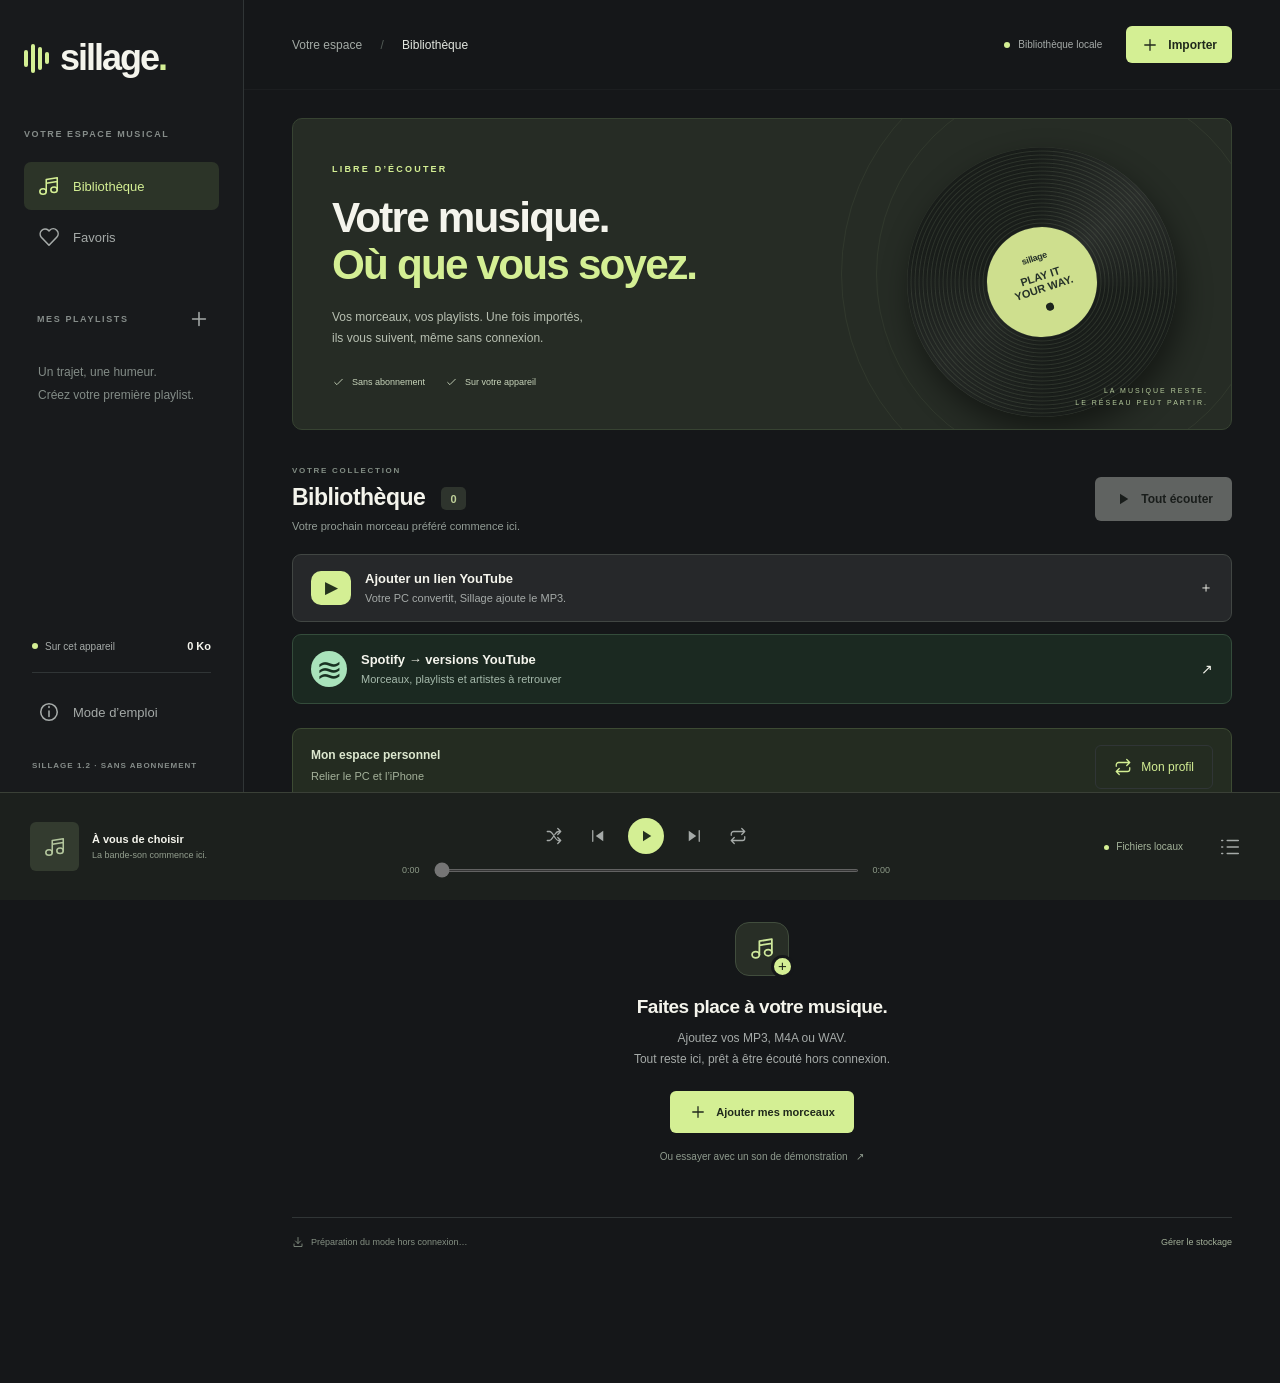
==== commit 28d5cd77: "Sillage 1.2.2 : profil privé et imports YouTube intégrés Ajoute un profil avec ID, association privé" ====
--- a/index.html
+++ b/index.html
@@ -36,7 +36,7 @@
   <div class="side-heading"><span>MES PLAYLISTS</span><button class="icon-button" id="new-playlist" aria-label="Créer une playlist"><svg><use href="#i-plus"/></svg></button></div>
   <nav id="playlist-nav" aria-label="Playlists"></nav>
   <p class="side-empty" id="side-empty">Un trajet, une humeur.<br>Créez votre première playlist.</p>
-  <div class="sidebar-bottom"><div class="device-stat"><span class="status-dot"></span>Sur cet appareil <strong id="side-storage">0 Mo</strong></div><button class="nav-button" id="help"><svg><use href="#i-info"/></svg>Mode d’emploi</button><span class="version">SILLAGE 1.1 · SANS ABONNEMENT</span></div>
+  <div class="sidebar-bottom"><div class="device-stat"><span class="status-dot"></span>Sur cet appareil <strong id="side-storage">0 Mo</strong></div><button class="nav-button" id="help"><svg><use href="#i-info"/></svg>Mode d’emploi</button><span class="version">SILLAGE 1.2 · SANS ABONNEMENT</span></div>
 </aside>
 <div class="main-wrap">
   <header class="topbar"><span class="mobile-brand">sillage<span>.</span></span><div class="breadcrumb">Votre espace <span>/</span> <strong id="crumb">Bibliothèque</strong></div><div class="top-status"><span class="status-dot"></span><span id="network-label">Bibliothèque locale</span></div><button id="open-import" class="button primary small"><svg><use href="#i-plus"/></svg>Importer</button></header>
@@ -44,7 +44,7 @@
     <section class="hero" id="hero"><div class="hero-copy"><span class="eyebrow">LIBRE D’ÉCOUTER</span><h1>Votre musique.<br><em>Où que vous soyez.</em></h1><p>Vos morceaux, vos playlists. Une fois importés,<br class="desktop-only"> ils vous suivent, même sans connexion.</p><div class="hero-tags"><span><svg><use href="#i-check"/></svg>Sans abonnement</span><span><svg><use href="#i-check"/></svg>Sur votre appareil</span></div></div><div class="record-art" aria-hidden="true"><div class="orbit orbit-one"></div><div class="orbit orbit-two"></div><div class="vinyl"><div class="vinyl-label"><span>sillage</span><b>PLAY IT<br>YOUR WAY.</b><i></i></div></div><div class="record-note">LA MUSIQUE RESTE.<br>LE RÉSEAU PEUT PARTIR.</div></div></section>
     <section class="collection">
       <div class="collection-header"><div><div class="eyebrow section-eyebrow" id="collection-kicker">VOTRE COLLECTION</div><h2 id="collection-title">Bibliothèque <span id="track-count">0</span></h2><p class="collection-meta" id="collection-meta">Votre prochain morceau préféré commence ici.</p></div><div class="collection-actions"><button id="playlist-options" class="icon-button hidden" aria-label="Options de la playlist"><svg><use href="#i-more"/></svg></button><button id="play-all" class="button light" disabled><svg><use href="#i-play"/></svg>Tout écouter</button></div></div>
-      <div class="sync-strip"><div><strong>Du PC à l’iPhone</strong><span id="sync-status">Reliez vos appareils une fois, les prochains ajouts suivront.</span></div><button class="button text-button" id="open-sync"><svg><use href="#i-repeat"/></svg><span id="sync-label">Synchroniser</span></button></div><div class="toolbar"><label class="search"><svg><use href="#i-search"/></svg><input id="search" type="search" placeholder="Rechercher un titre, un artiste…" aria-label="Rechercher un morceau"></label><button id="open-transfer" class="button text-button" aria-label="Transférer / sauvegarder"><svg><use href="#i-upload"/></svg><span>Transférer / sauvegarder</span></button></div>
+      <button class="youtube-shortcut" id="open-youtube"><span class="youtube-symbol" aria-hidden="true">▶</span><span><strong>Ajouter un lien YouTube</strong><small>Votre PC convertit, Sillage ajoute le MP3.</small></span><span aria-hidden="true">＋</span></button><button class="spotify-shortcut" id="open-spotify"><span class="spotify-symbol" aria-hidden="true">≋</span><span><strong>Spotify → versions YouTube</strong><small id="spotify-count">Morceaux, playlists et artistes à retrouver</small></span><span aria-hidden="true">↗</span></button><div class="sync-strip"><div><strong id="profile-label">Mon espace personnel</strong><span id="sync-status">Reliez vos appareils une fois, les prochains ajouts suivront.</span></div><button class="button text-button" id="open-sync"><svg><use href="#i-repeat"/></svg><span id="sync-label">Mon profil</span></button></div><div class="toolbar"><label class="search"><svg><use href="#i-search"/></svg><input id="search" type="search" placeholder="Rechercher un titre, un artiste…" aria-label="Rechercher un morceau"></label><button id="open-transfer" class="button text-button" aria-label="Transférer / sauvegarder"><svg><use href="#i-upload"/></svg><span>Transférer / sauvegarder</span></button></div>
       <div id="empty" class="empty-state"><div class="empty-icon"><svg><use href="#i-music"/></svg><span>+</span></div><h3>Faites place à votre musique.</h3><p>Ajoutez vos MP3, M4A ou WAV.<br>Tout reste ici, prêt à être écouté hors connexion.</p><button id="empty-import" class="button primary"><svg><use href="#i-plus"/></svg>Ajouter mes morceaux</button><button id="demo" class="demo-link">Ou essayer avec un son de démonstration <span>↗</span></button></div>
       <div id="tracks" class="track-list" aria-live="polite"></div>
       <div class="footnote"><span><svg><use href="#i-download"/></svg><span id="offline-status">Préparation du mode hors connexion…</span></span><button id="storage-info">Gérer le stockage</button></div>
--- a/style.css
+++ b/style.css
@@ -1,4 +1,7 @@
 @import url('data:text/css,');
+.youtube-result{display:grid;gap:9px;padding:15px;border:1px solid #46543a;border-radius:8px;margin:12px 0}.youtube-result strong{font-size:13px;line-height:1.6}.youtube-result small{color:#aebca3}.youtube-result>div{display:flex;align-items:center;gap:12px;justify-content:space-between;flex-wrap:wrap}.youtube-result a{font-size:11px;color:#c0d6a0}.youtube-result button{font-size:11px}#spotify-find:not(:empty){border-top:1px solid #46513d;border-bottom:1px solid #46513d;padding:12px 0;margin:20px 0}
+.spotify-shortcut{display:flex;align-items:center;gap:14px;width:100%;text-align:left;background:#1b2921;border:1px solid #344c3b;border-radius:9px;padding:16px 18px;margin:12px 0 0}.spotify-shortcut>span:nth-child(2){display:grid;gap:6px;flex:1}.spotify-shortcut strong{font-size:13px}.spotify-shortcut small{font-size:11px;color:#a5b9ab}.spotify-symbol{display:grid;place-items:center;border-radius:50%;width:36px;height:36px;background:#a9e3bb;color:#193222;font-size:32px}.spotify-list{display:grid;grid-template-columns:1fr 1fr;gap:10px;margin-top:16px}.spotify-link{background:#1b2820;border:1px solid #3a4a3c;border-radius:8px;padding:14px;display:grid;gap:9px}.spotify-link>strong{overflow-wrap:anywhere;font-size:14px}.spotify-link>div{display:flex;justify-content:space-between;align-items:center}.spotify-link a{font-size:11px;text-decoration:none;padding:7px 0}.spotify-link .icon-button{font-size:24px}.spotify-link .eyebrow{font-size:8px}@media(max-width:760px){.spotify-list{grid-template-columns:1fr}.spotify-shortcut{padding:14px 12px}.spotify-shortcut strong{font-size:12px}.spotify-shortcut small{font-size:10px}}
+.youtube-shortcut{display:flex;align-items:center;gap:14px;width:100%;text-align:left;background:#26282a;border:1px solid #414643;border-radius:9px;padding:16px 18px;margin:22px 0 0}.youtube-shortcut:hover{border-color:#a8c07f}.youtube-symbol{display:grid;place-items:center;width:40px;height:34px;background:#d4ef94;color:#26331e;border-radius:10px;font-size:17px}.youtube-shortcut>span:nth-child(2){display:grid;gap:6px;flex:1}.youtube-shortcut strong{font-size:13px}.youtube-shortcut small{font-size:11px;color:#a5aaa8}.profile-card{display:grid;gap:10px;padding:22px 18px;background:#161e13;border:1px solid #53613f;border-radius:9px;margin:20px 0}.profile-card strong{font-size:23px}.profile-card output{font:600 18px ui-monospace,Consolas,monospace;color:#d4ef94}.profile-card small{color:#a5b49a}.profile-name-row{display:flex;gap:9px}.profile-name-row input{min-width:0}.profile-qr:not(:empty){max-width:240px;margin:18px auto}.profile-qr svg{width:100%;height:auto;stroke:none;fill:#000;background:#fff;border-radius:8px}.youtube-job{display:grid;gap:8px;border:1px solid #3c4733;border-radius:7px;padding:14px;margin-top:10px;font-size:12px}.youtube-job strong{overflow-wrap:anywhere;font-size:12px}.youtube-job span{color:#b1c39d;line-height:1.7}.youtube-connection{padding-bottom:12px;border-bottom:1px solid #404a36;margin-bottom:16px}.bridge-page{max-width:520px;margin:30px auto;padding:28px}.bridge-page h1{font-size:36px;letter-spacing:-1px}.bridge-page #bridge-status{color:#d4ef94;line-height:1.7}@media(max-width:760px){.youtube-shortcut{padding:14px 12px}.youtube-shortcut strong{font-size:12px}.youtube-shortcut small{font-size:10px}.profile-name-row{flex-wrap:wrap}.profile-card output{font-size:16px}}
 :root{--bg:#151719;--panel:#1c1f21;--panel2:#25282a;--text:#f4f4ec;--muted:#a5aaa8;--line:#303536;--accent:#d4ef94;--ink:#20291c;--sidebar:244px;font-family:Inter,-apple-system,BlinkMacSystemFont,"Segoe UI",sans-serif;color-scheme:dark}*{box-sizing:border-box}body{margin:0;background:var(--bg);color:var(--text);font-size:14px}button,input,select{font:inherit}button,a,input,select{-webkit-tap-highlight-color:transparent}button{cursor:pointer;color:inherit}button:disabled{opacity:.35;cursor:default}a{color:inherit}button:focus-visible,a:focus-visible,input:focus-visible,select:focus-visible{outline:2px solid var(--accent);outline-offset:4px}svg{width:22px;height:22px;fill:none;stroke:currentColor;stroke-width:1.7;stroke-linecap:round;stroke-linejoin:round;flex-shrink:0}.symbols{position:absolute;width:0;height:0;overflow:hidden}.hidden{display:none!important}.sidebar{width:var(--sidebar);position:fixed;inset:0 auto 108px 0;border-right:1px solid var(--line);padding:37px 24px 22px;display:flex;flex-direction:column;background:#181a1c;z-index:10}.brand{display:flex;align-items:center;text-decoration:none;font-size:36px;font-weight:750;letter-spacing:-2px;margin-bottom:50px}.brand-dot,.mobile-brand span{color:var(--accent)}.brand-mark{display:flex;gap:3px;align-items:center;margin-right:11px}.brand-mark i{width:4px;height:17px;border-radius:3px;background:var(--accent)}.brand-mark i:nth-child(2){height:29px}.brand-mark i:nth-child(3){height:23px}.brand-mark i:nth-child(4){height:12px}.side-caption,.side-heading,.version{font-size:9px;font-weight:650;letter-spacing:1.6px;color:#858c89}.side-caption{margin-bottom:20px}.nav-button{background:none;border:0;width:100%;text-align:left;display:flex;align-items:center;gap:13px;padding:13px 14px;margin:3px 0;border-radius:7px;color:var(--muted);font-size:13px;overflow:hidden;text-overflow:ellipsis}.nav-button:hover{background:#24292a;color:var(--text)}.nav-button.active{background:#2c3428;color:var(--accent)}.side-heading{display:flex;justify-content:space-between;align-items:center;margin:35px 0 10px;padding-left:13px}.icon-button{display:inline-flex;align-items:center;justify-content:center;background:none;border:0;width:40px;height:40px;border-radius:50%;color:var(--muted);flex-shrink:0}.icon-button:hover{background:#ffffff0b;color:var(--text)}.side-empty{font-size:12px;color:#838c87;line-height:1.9;padding-left:14px}.sidebar-bottom{margin-top:auto;padding-top:30px}.device-stat{display:flex;align-items:center;gap:7px;font-size:10px;border-bottom:1px solid var(--line);padding:0 0 20px;margin:0 8px 15px;color:var(--muted)}.device-stat strong{margin-left:auto;font-size:11px;color:var(--text)}.status-dot{width:6px;height:6px;display:inline-block;border-radius:50%;background:var(--accent);flex-shrink:0}.version{font-size:8px;letter-spacing:1px;display:block;margin:25px 8px 0}.main-wrap{margin-left:var(--sidebar);padding-bottom:130px}.topbar{display:flex;align-items:center;gap:24px;height:90px;padding:0 48px;border-bottom:1px solid #ffffff08}.breadcrumb{color:#a3aaa5;font-size:12px}.breadcrumb span{padding:0 15px;color:#525b56}.breadcrumb strong{font-weight:500;color:#e2e6df}.top-status{margin-left:auto;display:flex;align-items:center;gap:8px;font-size:10px;color:var(--muted)}.button{min-height:44px;display:inline-flex;align-items:center;justify-content:center;gap:9px;border:1px solid transparent;border-radius:6px;padding:11px 18px;font-weight:600;font-size:12px;text-decoration:none;transition:background .15s}.button svg{width:18px;height:18px}.primary{background:var(--accent);color:var(--ink)}.primary:hover{background:#e1ff9f}.light{background:#edf0e8;color:#22291f}.small{min-height:37px;padding:8px 14px}.text-button{background:none;border-color:var(--line);color:#bbc0ba;font-weight:450}.text-button:hover{background:#ffffff08}.mobile-brand{display:none}main{padding:28px 48px 0;max-width:1550px;margin:auto}.hero{position:relative;min-height:304px;background:#262c25;overflow:hidden;border:1px solid #374332;border-radius:10px;display:flex;justify-content:space-between;padding:40px 39px}.hero-copy{position:relative;z-index:2}.eyebrow{font-size:9px;letter-spacing:2.2px;font-weight:700;color:var(--accent)}h1{font-size:clamp(30px,3.3vw,47px);letter-spacing:-1.8px;line-height:1.12;margin:19px 0 18px;font-weight:650}h1 em{color:var(--accent);font-style:normal}.hero p{font-size:12px;line-height:1.8;color:#b8c0b2;margin:0}.hero-tags{display:flex;gap:20px;margin-top:26px}.hero-tags span{display:flex;gap:7px;align-items:center;font-size:9px;color:#c8d5bb}.hero-tags svg{width:13px;height:13px}.record-art{width:36%;position:absolute;inset:0 0 0 auto}.vinyl{position:absolute;width:270px;height:270px;right:16%;top:28px;border-radius:50%;background:repeating-radial-gradient(circle at center,#191d1a 0px,#191d1a 2px,#2d332b 3px,#151a16 4px);box-shadow:0 14px 30px #0007;transform:rotate(-18deg)}.vinyl:after{content:"";position:absolute;inset:0;border-radius:50%;background:conic-gradient(from 15deg,transparent,#ffffff13,transparent 28%,transparent 50%,#ffffff0c,transparent 80%)}.vinyl-label{position:absolute;inset:80px;border-radius:50%;background:#cedf8e;color:#253128;display:flex;flex-direction:column;align-items:center;justify-content:center;z-index:1}.vinyl-label span{font-size:9px;font-weight:750;letter-spacing:-.3px}.vinyl-label b{font-size:11px;line-height:1.05;text-align:center;margin:9px 0}.vinyl-label i{width:8px;height:8px;background:#1c241d;border-radius:100%}.orbit{position:absolute;border:1px solid #a6c18315;border-radius:50%;width:390px;height:390px;right:-35px;top:-40px}.orbit-two{width:460px;height:460px;right:-70px;top:-75px}.record-note{position:absolute;right:23px;bottom:19px;text-align:right;color:#b4c99b;font-size:7px;letter-spacing:2px;line-height:1.8}.collection{padding-top:36px}.collection-header{display:flex;justify-content:space-between;align-items:center;gap:15px}.section-eyebrow{color:#828d84;font-size:8px;letter-spacing:1.7px}h2{font-size:23px;letter-spacing:-.5px;margin:9px 0;font-weight:600}h2 span{font-size:11px;display:inline-flex;align-items:center;justify-content:center;vertical-align:middle;background:#2e342d;color:#bfd099;border-radius:5px;min-width:25px;height:23px;margin-left:10px;letter-spacing:0}.collection-meta{font-size:11px;color:#939d96;margin:0}.collection-actions{display:flex;align-items:center}.toolbar{display:flex;align-items:center;justify-content:space-between;gap:18px;margin:25px 0 0;padding-bottom:19px;border-bottom:1px solid var(--line)}.search{display:flex;align-items:center;gap:10px;flex:1;color:#8d9990}.search svg{width:17px;height:17px}.search input{width:100%;border:0;background:none;padding:9px 0;color:var(--text);font-size:12px;outline:none}.search input::placeholder{color:#858f89}.toolbar .button{font-size:10px;min-height:35px;padding:8px 12px}.toolbar .button svg{width:15px;height:15px}.empty-state{text-align:center;min-height:300px;padding:36px 16px 30px}.empty-icon{position:relative;display:inline-flex;align-items:center;justify-content:center;width:54px;height:54px;border:1px solid #414d3d;border-radius:14px;background:#282e26;color:#cee89b}.empty-icon svg{width:25px;height:25px}.empty-icon span{position:absolute;right:-6px;bottom:-3px;border:3px solid var(--bg);border-radius:50%;width:23px;height:23px;background:var(--accent);color:#202819;font-size:15px;line-height:16px}.empty-state h3{font-size:19px;font-weight:550;letter-spacing:-.5px;margin:20px 0 10px}.empty-state p{font-size:12px;color:var(--muted);line-height:1.8;margin:0 0 20px}.empty-state .button{font-size:11px;min-height:39px}.demo-link{display:block;margin:17px auto 0;background:none;border:0;color:#8f9b8e;font-size:10px}.demo-link span{margin-left:6px}.demo-link:hover{color:var(--accent)}.footnote{border-top:1px solid var(--line);padding:18px 0 5px;display:flex;justify-content:space-between;gap:20px;color:#859083;font-size:9px}.footnote>span{display:flex;align-items:center;gap:7px}.footnote svg{width:12px;height:12px}.footnote button{border:0;background:none;color:#a3b099;font-size:9px;padding:0}.track-list{padding:12px 0}.track-row{display:flex;align-items:center;gap:12px;padding:10px 8px;border-radius:7px;border:1px solid transparent}.track-row:hover{background:#ffffff05}.track-row.playing{background:#d4ef9408;border-color:#d4ef9418}.track-play{flex:1;min-width:0;border:0;background:none;display:flex;align-items:center;gap:13px;text-align:left;padding:0}.track-cover,.mini-cover{width:43px;height:43px;border-radius:6px;display:flex;align-items:center;justify-content:center;background:var(--cover,#384331);color:#deebca;flex-shrink:0}.track-cover svg{width:19px;height:19px}.track-info,.now-playing>span:last-child{display:flex;flex-direction:column;gap:5px;min-width:0}.track-info strong{font-size:12px;font-weight:550;white-space:nowrap;overflow:hidden;text-overflow:ellipsis}.track-info small{font-size:10px;color:var(--muted);white-space:nowrap;overflow:hidden;text-overflow:ellipsis}.track-duration{font-size:10px;color:var(--muted);font-variant-numeric:tabular-nums}.track-row .icon-button{width:35px;height:38px}.track-row .icon-button svg{width:17px;height:17px}.favorite.on{color:var(--accent)}.favorite.on svg{fill:var(--accent);stroke:var(--accent)}.player{position:fixed;z-index:20;bottom:0;left:0;right:0;height:108px;border-top:1px solid #3a4037;background:#1c201d;display:flex;align-items:center;justify-content:space-between;padding:18px 30px;gap:25px}.now-playing{border:0;background:none;display:flex;align-items:center;gap:13px;text-align:left;min-width:0;width:27%;padding:0}.mini-cover{width:49px;height:49px;background:#333b2f;color:#b3c69d}.now-playing strong{font-size:11px;font-weight:550;white-space:nowrap;overflow:hidden;text-overflow:ellipsis}.now-playing small{font-size:9px;color:#939e8e;white-space:nowrap;overflow:hidden;text-overflow:ellipsis}.player-center{width:40%;max-width:560px}.transport{display:flex;align-items:center;justify-content:center;gap:16px}.transport .icon-button{width:28px;height:30px}.transport svg{width:18px;height:18px}.play-button{display:flex;align-items:center;justify-content:center;background:var(--accent);color:#23301f;border:0;width:36px;height:36px;border-radius:50%}.timeline{display:flex;align-items:center;gap:12px;margin-top:11px;color:#8c9987;font-size:9px;font-variant-numeric:tabular-nums}.timeline input{flex:1;min-width:0;height:3px;accent-color:var(--accent)}.player-right{display:flex;justify-content:flex-end;align-items:center;gap:27px;width:26%;font-size:10px;color:#a4b39a}.player-right .status-dot{margin-right:5px;width:5px;height:5px}.icon-button[aria-pressed="true"]{color:var(--accent)}.mobile-nav{display:none}dialog{border:1px solid #424b3f;background:#20251f;color:var(--text);border-radius:15px;padding:26px;width:calc(100% - 30px);max-width:550px;max-height:85dvh;box-shadow:0 30px 100px #000a}dialog::backdrop{background:#080c09bd;backdrop-filter:blur(4px)}.modal-top{display:flex;align-items:center;justify-content:space-between;margin-bottom:18px}.modal-top h2{font-size:22px;margin:0}.modal-top .icon-button{width:35px;height:35px}.modal-copy{font-size:13px;color:#b5c1af;line-height:1.8}.modal-copy h3{color:var(--text);font-size:15px;margin-top:22px}.modal-copy a{color:var(--accent)}.modal-copy ol{padding-left:21px}.modal-copy li{margin-bottom:9px}.dropzone{position:relative;display:flex;align-items:center;justify-content:center;gap:12px;flex-direction:column;min-height:145px;border:1px dashed #61724e;border-radius:9px;background:#d4ef9405;padding:24px;text-align:center;cursor:pointer}.dropzone>svg{color:var(--accent);width:29px;height:29px}.dropzone strong{font-size:14px}.dropzone span{font-size:11px;color:#abb5a3}.dropzone input{position:absolute;inset:0;width:100%;height:100%;opacity:0;cursor:pointer}.form-label{display:block;margin:18px 0 8px;font-size:12px;color:#b7c2b1}.field{width:100%;padding:12px;background:#151b13;border:1px solid #424d3a;border-radius:6px;color:var(--text)}.form-actions{display:flex;gap:10px;justify-content:flex-end;margin-top:24px}.full{width:100%}.notice{padding:12px 14px;background:#d4ef9407;border:1px solid #d4ef941b;border-radius:7px;font-size:11px;line-height:1.8;color:#aebe9f;margin:18px 0}.import-status{font-size:12px;color:var(--accent);line-height:1.8;word-break:break-word}.import-status:empty{display:none}.progress{height:5px;background:#3a4432;border-radius:4px;overflow:hidden;margin:15px 0}.progress i{display:block;height:100%;background:var(--accent);width:0;transition:width .2s}.modal-menu{display:flex;flex-direction:column;gap:8px}.menu-button{display:flex;align-items:center;gap:12px;width:100%;background:#2d3528;border:1px solid #3e4937;border-radius:7px;padding:13px;text-align:left}.menu-button small{margin-left:auto;color:#a6b497}.danger{color:#ffb6a5;border-color:#613d30}.stat-large{font-size:38px;font-weight:600;letter-spacing:-1px;margin:12px 0}.stat-large small{font-size:12px;font-weight:400;color:var(--muted);letter-spacing:0}.help-step{padding:15px 0;border-bottom:1px solid var(--line)}.help-step b{color:var(--accent);margin-right:9px}#toast{position:fixed;bottom:125px;left:50%;transform:translate(-50%,15px);background:#e2edcc;color:#25321d;padding:13px 19px;max-width:calc(100% - 32px);border-radius:7px;font-size:12px;z-index:100;opacity:0;pointer-events:none;transition:.2s;box-shadow:0 8px 30px #0005}#toast.show{opacity:1;transform:translate(-50%,0)}.empty-search{padding:50px 15px;text-align:center;color:var(--muted);font-size:13px}.local-badge{display:inline-block;font-size:9px;color:var(--accent);border:1px solid #6c7f53;border-radius:3px;padding:3px 5px;margin-left:6px}.playlist-nav-label{overflow:hidden;text-overflow:ellipsis;white-space:nowrap}.pc-only-panel{border-top:1px solid var(--line);padding-top:12px;margin-top:18px}#playlist-nav{overflow:auto;max-height:35vh}.top-status.offline .status-dot{background:#d4ef94}
 @media(min-width:1500px){.hero{min-height:350px;padding:49px}.vinyl{width:310px;height:310px}.vinyl-label{inset:92px}}
 @media(max-width:1150px){:root{--sidebar:210px}.sidebar{padding:32px 17px 20px}.topbar{padding:0 28px}main{padding:24px 28px 0}.hero{padding:32px 28px;min-height:290px}.vinyl{right:-18%;width:235px;height:235px;top:35px}.vinyl-label{inset:69px}.record-art{opacity:.75}.hero-copy{max-width:73%}.hero h1{font-size:34px}.top-status{display:none}.topbar .button{margin-left:auto}.player-right{width:20%}.now-playing{width:30%}.player-center{width:46%}.player-right>span{display:none}}
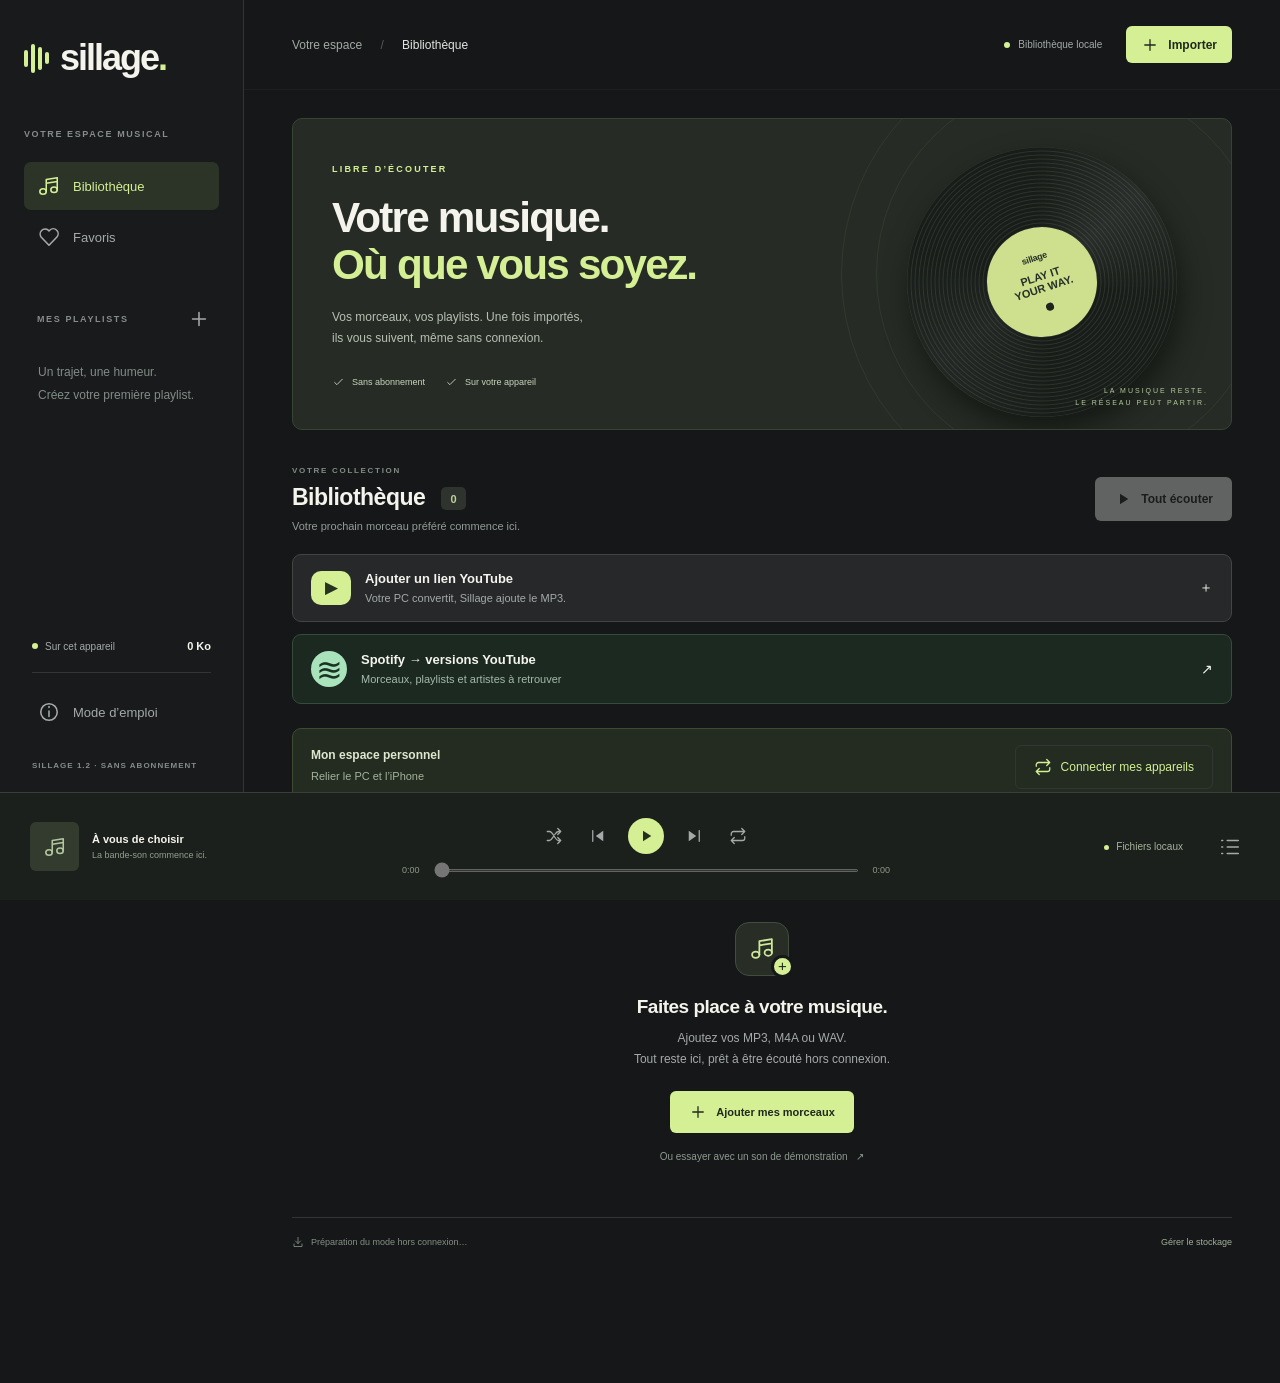
==== commit c11fc63e: "Simplifier l’association PC et iPhone Sillage 1.2.4 ouvre directement le QR du PC et propose Recevoi" ====
--- a/index.html
+++ b/index.html
@@ -44,7 +44,7 @@
     <section class="hero" id="hero"><div class="hero-copy"><span class="eyebrow">LIBRE D’ÉCOUTER</span><h1>Votre musique.<br><em>Où que vous soyez.</em></h1><p>Vos morceaux, vos playlists. Une fois importés,<br class="desktop-only"> ils vous suivent, même sans connexion.</p><div class="hero-tags"><span><svg><use href="#i-check"/></svg>Sans abonnement</span><span><svg><use href="#i-check"/></svg>Sur votre appareil</span></div></div><div class="record-art" aria-hidden="true"><div class="orbit orbit-one"></div><div class="orbit orbit-two"></div><div class="vinyl"><div class="vinyl-label"><span>sillage</span><b>PLAY IT<br>YOUR WAY.</b><i></i></div></div><div class="record-note">LA MUSIQUE RESTE.<br>LE RÉSEAU PEUT PARTIR.</div></div></section>
     <section class="collection">
       <div class="collection-header"><div><div class="eyebrow section-eyebrow" id="collection-kicker">VOTRE COLLECTION</div><h2 id="collection-title">Bibliothèque <span id="track-count">0</span></h2><p class="collection-meta" id="collection-meta">Votre prochain morceau préféré commence ici.</p></div><div class="collection-actions"><button id="playlist-options" class="icon-button hidden" aria-label="Options de la playlist"><svg><use href="#i-more"/></svg></button><button id="play-all" class="button light" disabled><svg><use href="#i-play"/></svg>Tout écouter</button></div></div>
-      <button class="youtube-shortcut" id="open-youtube"><span class="youtube-symbol" aria-hidden="true">▶</span><span><strong>Ajouter un lien YouTube</strong><small>Votre PC convertit, Sillage ajoute le MP3.</small></span><span aria-hidden="true">＋</span></button><button class="spotify-shortcut" id="open-spotify"><span class="spotify-symbol" aria-hidden="true">≋</span><span><strong>Spotify → versions YouTube</strong><small id="spotify-count">Morceaux, playlists et artistes à retrouver</small></span><span aria-hidden="true">↗</span></button><div class="sync-strip"><div><strong id="profile-label">Mon espace personnel</strong><span id="sync-status">Reliez vos appareils une fois, les prochains ajouts suivront.</span></div><button class="button text-button" id="open-sync"><svg><use href="#i-repeat"/></svg><span id="sync-label">Mon profil</span></button></div><div class="toolbar"><label class="search"><svg><use href="#i-search"/></svg><input id="search" type="search" placeholder="Rechercher un titre, un artiste…" aria-label="Rechercher un morceau"></label><button id="open-transfer" class="button text-button" aria-label="Transférer / sauvegarder"><svg><use href="#i-upload"/></svg><span>Transférer / sauvegarder</span></button></div>
+      <button class="youtube-shortcut" id="open-youtube"><span class="youtube-symbol" aria-hidden="true">▶</span><span><strong>Ajouter un lien YouTube</strong><small>Votre PC convertit, Sillage ajoute le MP3.</small></span><span aria-hidden="true">＋</span></button><button class="spotify-shortcut" id="open-spotify"><span class="spotify-symbol" aria-hidden="true">≋</span><span><strong>Spotify → versions YouTube</strong><small id="spotify-count">Morceaux, playlists et artistes à retrouver</small></span><span aria-hidden="true">↗</span></button><div class="sync-strip"><div><strong id="profile-label">Mon espace personnel</strong><span id="sync-status">Reliez vos appareils une fois, les prochains ajouts suivront.</span></div><button class="button text-button" id="open-sync"><svg><use href="#i-repeat"/></svg><span id="sync-label">Connecter mes appareils</span></button></div><div class="toolbar"><label class="search"><svg><use href="#i-search"/></svg><input id="search" type="search" placeholder="Rechercher un titre, un artiste…" aria-label="Rechercher un morceau"></label><button id="open-transfer" class="button text-button" aria-label="Transférer / sauvegarder"><svg><use href="#i-upload"/></svg><span>Transférer / sauvegarder</span></button></div>
       <div id="empty" class="empty-state"><div class="empty-icon"><svg><use href="#i-music"/></svg><span>+</span></div><h3>Faites place à votre musique.</h3><p>Ajoutez vos MP3, M4A ou WAV.<br>Tout reste ici, prêt à être écouté hors connexion.</p><button id="empty-import" class="button primary"><svg><use href="#i-plus"/></svg>Ajouter mes morceaux</button><button id="demo" class="demo-link">Ou essayer avec un son de démonstration <span>↗</span></button></div>
       <div id="tracks" class="track-list" aria-live="polite"></div>
       <div class="footnote"><span><svg><use href="#i-download"/></svg><span id="offline-status">Préparation du mode hors connexion…</span></span><button id="storage-info">Gérer le stockage</button></div>
--- a/style.css
+++ b/style.css
@@ -1,4 +1,5 @@
 @import url('data:text/css,');
+.sync-feedback[data-kind="error"],#sync-live-text[data-kind="error"]{color:#ffb6a5}.sync-feedback[hidden],#sync-progress-track[hidden]{display:none}.sync-feedback{overflow-wrap:anywhere}
 .youtube-result{display:grid;gap:9px;padding:15px;border:1px solid #46543a;border-radius:8px;margin:12px 0}.youtube-result strong{font-size:13px;line-height:1.6}.youtube-result small{color:#aebca3}.youtube-result>div{display:flex;align-items:center;gap:12px;justify-content:space-between;flex-wrap:wrap}.youtube-result a{font-size:11px;color:#c0d6a0}.youtube-result button{font-size:11px}#spotify-find:not(:empty){border-top:1px solid #46513d;border-bottom:1px solid #46513d;padding:12px 0;margin:20px 0}
 .spotify-shortcut{display:flex;align-items:center;gap:14px;width:100%;text-align:left;background:#1b2921;border:1px solid #344c3b;border-radius:9px;padding:16px 18px;margin:12px 0 0}.spotify-shortcut>span:nth-child(2){display:grid;gap:6px;flex:1}.spotify-shortcut strong{font-size:13px}.spotify-shortcut small{font-size:11px;color:#a5b9ab}.spotify-symbol{display:grid;place-items:center;border-radius:50%;width:36px;height:36px;background:#a9e3bb;color:#193222;font-size:32px}.spotify-list{display:grid;grid-template-columns:1fr 1fr;gap:10px;margin-top:16px}.spotify-link{background:#1b2820;border:1px solid #3a4a3c;border-radius:8px;padding:14px;display:grid;gap:9px}.spotify-link>strong{overflow-wrap:anywhere;font-size:14px}.spotify-link>div{display:flex;justify-content:space-between;align-items:center}.spotify-link a{font-size:11px;text-decoration:none;padding:7px 0}.spotify-link .icon-button{font-size:24px}.spotify-link .eyebrow{font-size:8px}@media(max-width:760px){.spotify-list{grid-template-columns:1fr}.spotify-shortcut{padding:14px 12px}.spotify-shortcut strong{font-size:12px}.spotify-shortcut small{font-size:10px}}
 .youtube-shortcut{display:flex;align-items:center;gap:14px;width:100%;text-align:left;background:#26282a;border:1px solid #414643;border-radius:9px;padding:16px 18px;margin:22px 0 0}.youtube-shortcut:hover{border-color:#a8c07f}.youtube-symbol{display:grid;place-items:center;width:40px;height:34px;background:#d4ef94;color:#26331e;border-radius:10px;font-size:17px}.youtube-shortcut>span:nth-child(2){display:grid;gap:6px;flex:1}.youtube-shortcut strong{font-size:13px}.youtube-shortcut small{font-size:11px;color:#a5aaa8}.profile-card{display:grid;gap:10px;padding:22px 18px;background:#161e13;border:1px solid #53613f;border-radius:9px;margin:20px 0}.profile-card strong{font-size:23px}.profile-card output{font:600 18px ui-monospace,Consolas,monospace;color:#d4ef94}.profile-card small{color:#a5b49a}.profile-name-row{display:flex;gap:9px}.profile-name-row input{min-width:0}.profile-qr:not(:empty){max-width:240px;margin:18px auto}.profile-qr svg{width:100%;height:auto;stroke:none;fill:#000;background:#fff;border-radius:8px}.youtube-job{display:grid;gap:8px;border:1px solid #3c4733;border-radius:7px;padding:14px;margin-top:10px;font-size:12px}.youtube-job strong{overflow-wrap:anywhere;font-size:12px}.youtube-job span{color:#b1c39d;line-height:1.7}.youtube-connection{padding-bottom:12px;border-bottom:1px solid #404a36;margin-bottom:16px}.bridge-page{max-width:520px;margin:30px auto;padding:28px}.bridge-page h1{font-size:36px;letter-spacing:-1px}.bridge-page #bridge-status{color:#d4ef94;line-height:1.7}@media(max-width:760px){.youtube-shortcut{padding:14px 12px}.youtube-shortcut strong{font-size:12px}.youtube-shortcut small{font-size:10px}.profile-name-row{flex-wrap:wrap}.profile-card output{font-size:16px}}
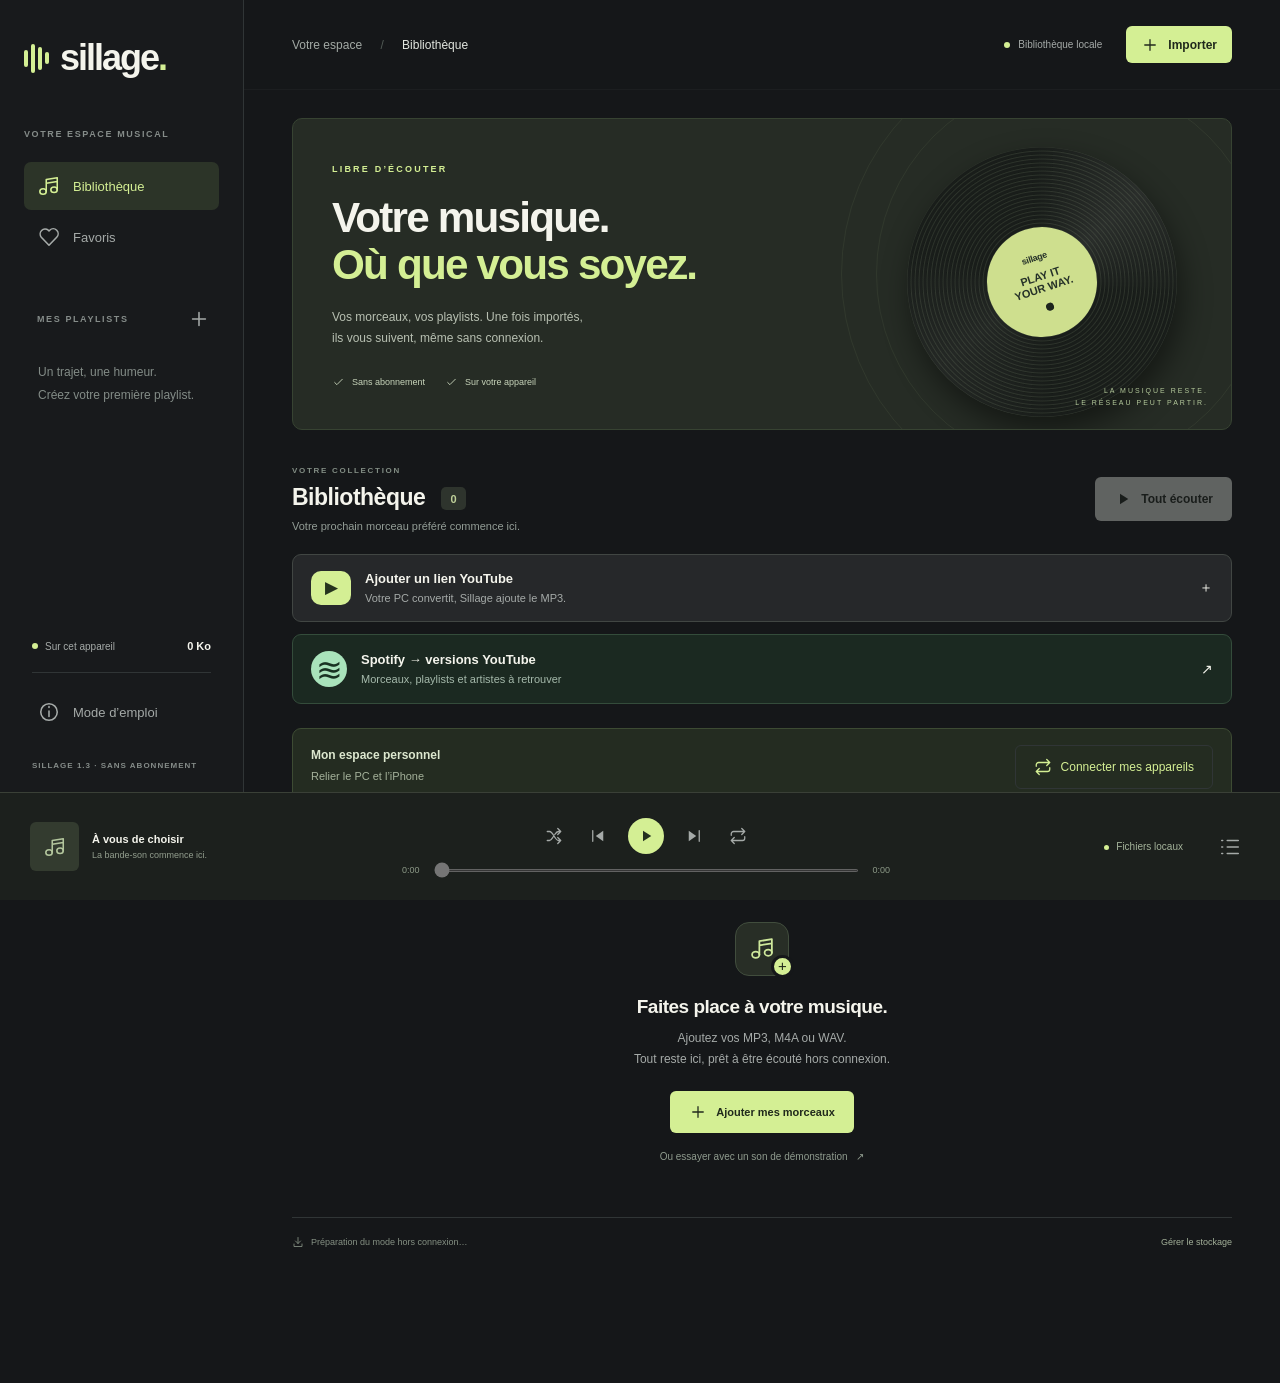
==== commit 38e0bc2a: "Sillage 1.3 : synchronisation HTTPS chiffrée gratuite Ajoute une liaison Cloudflare Quick Tunnel fac" ====
--- a/index.html
+++ b/index.html
@@ -36,7 +36,7 @@
   <div class="side-heading"><span>MES PLAYLISTS</span><button class="icon-button" id="new-playlist" aria-label="Créer une playlist"><svg><use href="#i-plus"/></svg></button></div>
   <nav id="playlist-nav" aria-label="Playlists"></nav>
   <p class="side-empty" id="side-empty">Un trajet, une humeur.<br>Créez votre première playlist.</p>
-  <div class="sidebar-bottom"><div class="device-stat"><span class="status-dot"></span>Sur cet appareil <strong id="side-storage">0 Mo</strong></div><button class="nav-button" id="help"><svg><use href="#i-info"/></svg>Mode d’emploi</button><span class="version">SILLAGE 1.2 · SANS ABONNEMENT</span></div>
+  <div class="sidebar-bottom"><div class="device-stat"><span class="status-dot"></span>Sur cet appareil <strong id="side-storage">0 Mo</strong></div><button class="nav-button" id="help"><svg><use href="#i-info"/></svg>Mode d’emploi</button><span class="version">SILLAGE 1.3 · SANS ABONNEMENT</span></div>
 </aside>
 <div class="main-wrap">
   <header class="topbar"><span class="mobile-brand">sillage<span>.</span></span><div class="breadcrumb">Votre espace <span>/</span> <strong id="crumb">Bibliothèque</strong></div><div class="top-status"><span class="status-dot"></span><span id="network-label">Bibliothèque locale</span></div><button id="open-import" class="button primary small"><svg><use href="#i-plus"/></svg>Importer</button></header>
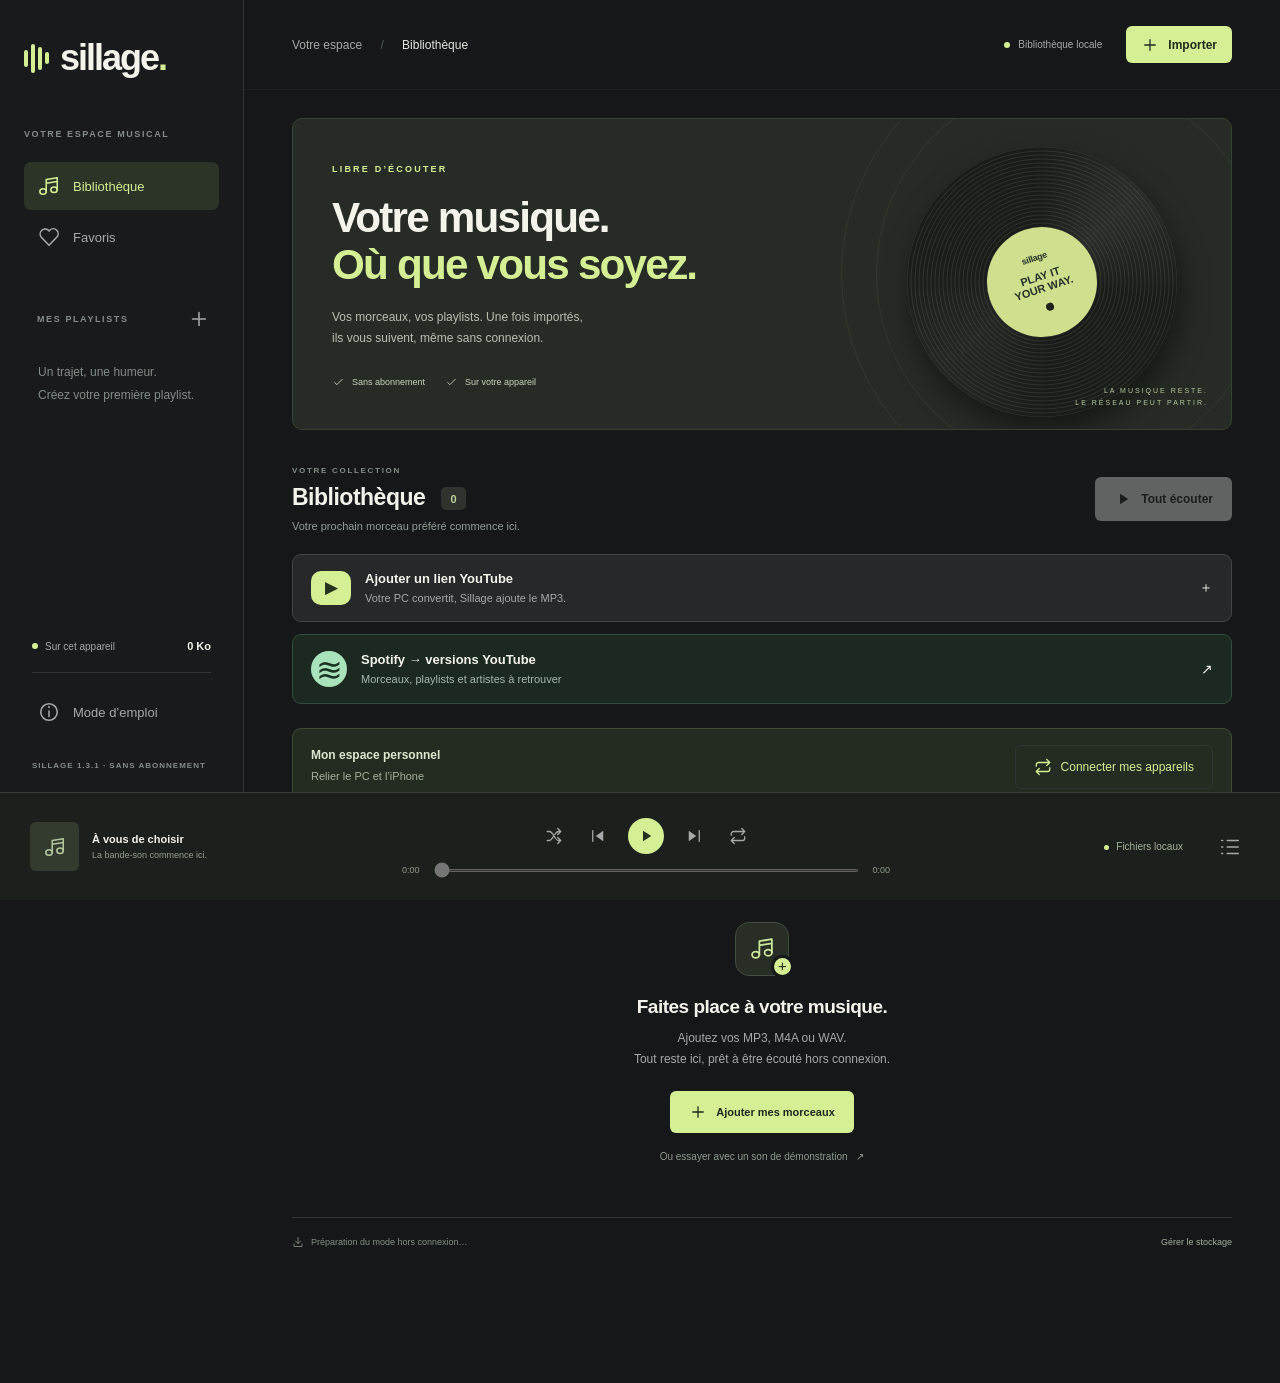
==== commit 1c334f3e: "Sillage 1.3.1 : retrouver le PC sans rescanner le QR Retrouve automatiquement la nouvelle adresse HT" ====
--- a/index.html
+++ b/index.html
@@ -36,7 +36,7 @@
   <div class="side-heading"><span>MES PLAYLISTS</span><button class="icon-button" id="new-playlist" aria-label="Créer une playlist"><svg><use href="#i-plus"/></svg></button></div>
   <nav id="playlist-nav" aria-label="Playlists"></nav>
   <p class="side-empty" id="side-empty">Un trajet, une humeur.<br>Créez votre première playlist.</p>
-  <div class="sidebar-bottom"><div class="device-stat"><span class="status-dot"></span>Sur cet appareil <strong id="side-storage">0 Mo</strong></div><button class="nav-button" id="help"><svg><use href="#i-info"/></svg>Mode d’emploi</button><span class="version">SILLAGE 1.3 · SANS ABONNEMENT</span></div>
+  <div class="sidebar-bottom"><div class="device-stat"><span class="status-dot"></span>Sur cet appareil <strong id="side-storage">0 Mo</strong></div><button class="nav-button" id="help"><svg><use href="#i-info"/></svg>Mode d’emploi</button><span class="version">SILLAGE 1.3.1 · SANS ABONNEMENT</span></div>
 </aside>
 <div class="main-wrap">
   <header class="topbar"><span class="mobile-brand">sillage<span>.</span></span><div class="breadcrumb">Votre espace <span>/</span> <strong id="crumb">Bibliothèque</strong></div><div class="top-status"><span class="status-dot"></span><span id="network-label">Bibliothèque locale</span></div><button id="open-import" class="button primary small"><svg><use href="#i-plus"/></svg>Importer</button></header>
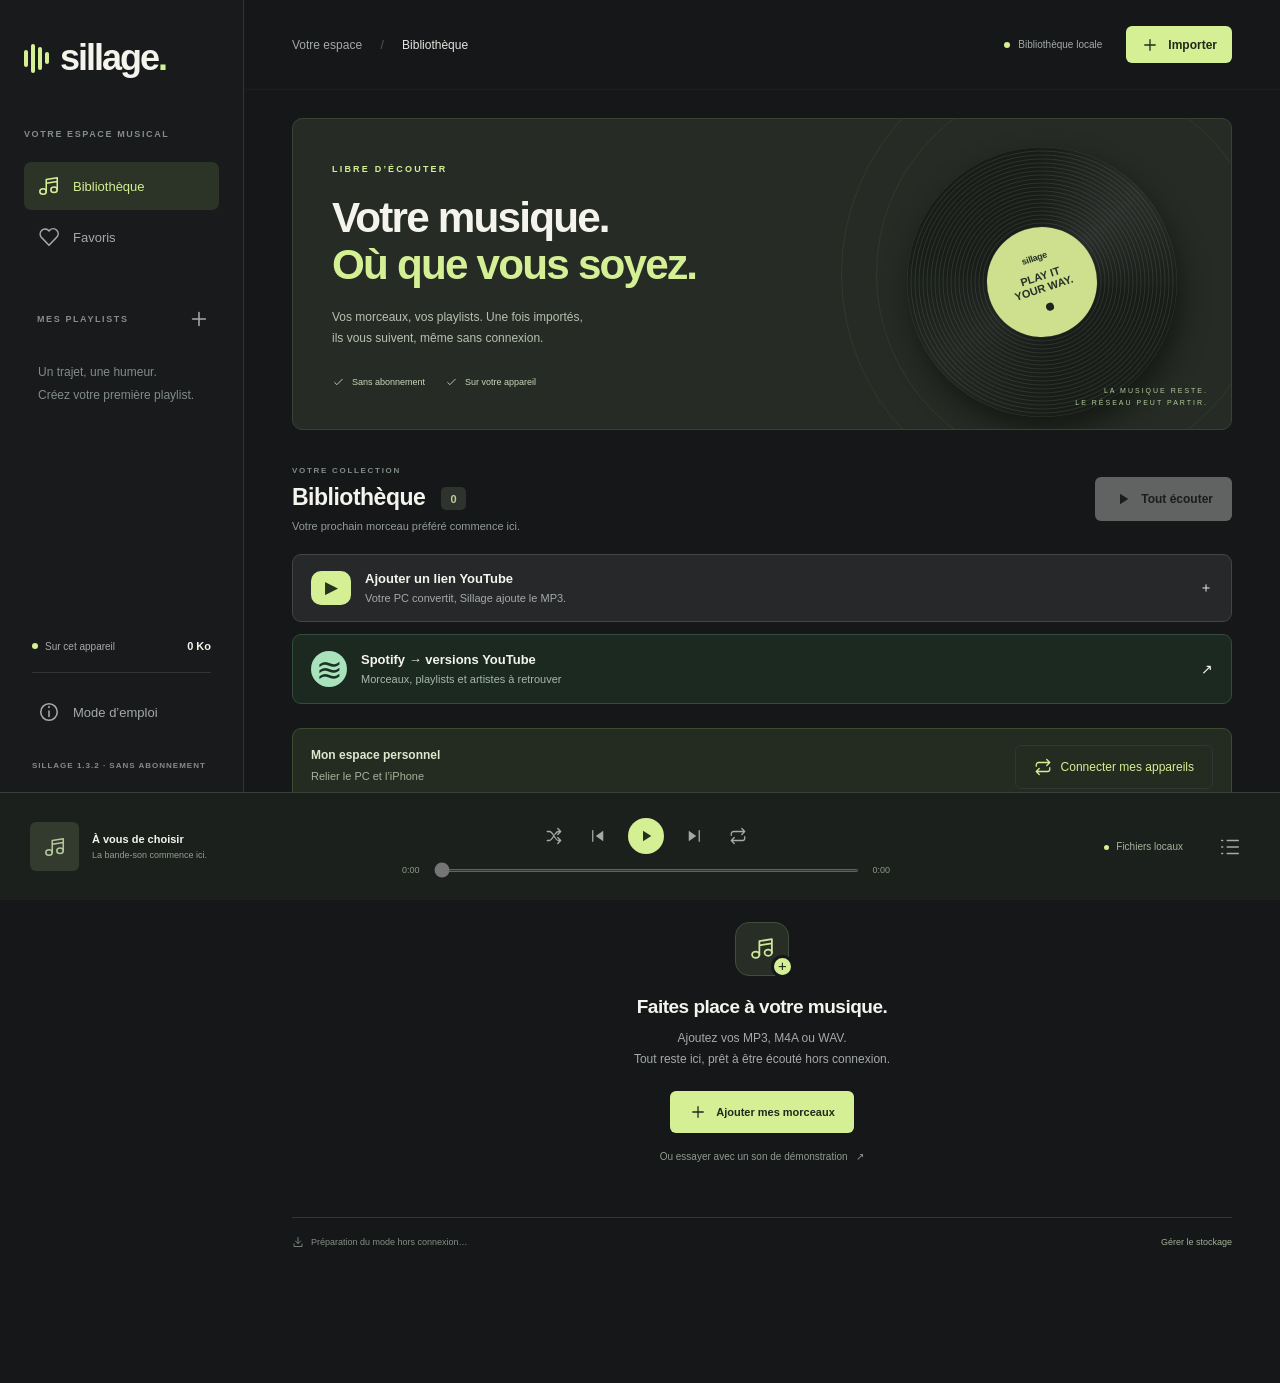
==== commit e051196e: "Sillage 1.3.2 : reprise automatique du partage au démarrage Le lanceur Windows ouvre le lecteur exis" ====
--- a/index.html
+++ b/index.html
@@ -36,7 +36,7 @@
   <div class="side-heading"><span>MES PLAYLISTS</span><button class="icon-button" id="new-playlist" aria-label="Créer une playlist"><svg><use href="#i-plus"/></svg></button></div>
   <nav id="playlist-nav" aria-label="Playlists"></nav>
   <p class="side-empty" id="side-empty">Un trajet, une humeur.<br>Créez votre première playlist.</p>
-  <div class="sidebar-bottom"><div class="device-stat"><span class="status-dot"></span>Sur cet appareil <strong id="side-storage">0 Mo</strong></div><button class="nav-button" id="help"><svg><use href="#i-info"/></svg>Mode d’emploi</button><span class="version">SILLAGE 1.3.1 · SANS ABONNEMENT</span></div>
+  <div class="sidebar-bottom"><div class="device-stat"><span class="status-dot"></span>Sur cet appareil <strong id="side-storage">0 Mo</strong></div><button class="nav-button" id="help"><svg><use href="#i-info"/></svg>Mode d’emploi</button><span class="version">SILLAGE 1.3.2 · SANS ABONNEMENT</span></div>
 </aside>
 <div class="main-wrap">
   <header class="topbar"><span class="mobile-brand">sillage<span>.</span></span><div class="breadcrumb">Votre espace <span>/</span> <strong id="crumb">Bibliothèque</strong></div><div class="top-status"><span class="status-dot"></span><span id="network-label">Bibliothèque locale</span></div><button id="open-import" class="button primary small"><svg><use href="#i-plus"/></svg>Importer</button></header>
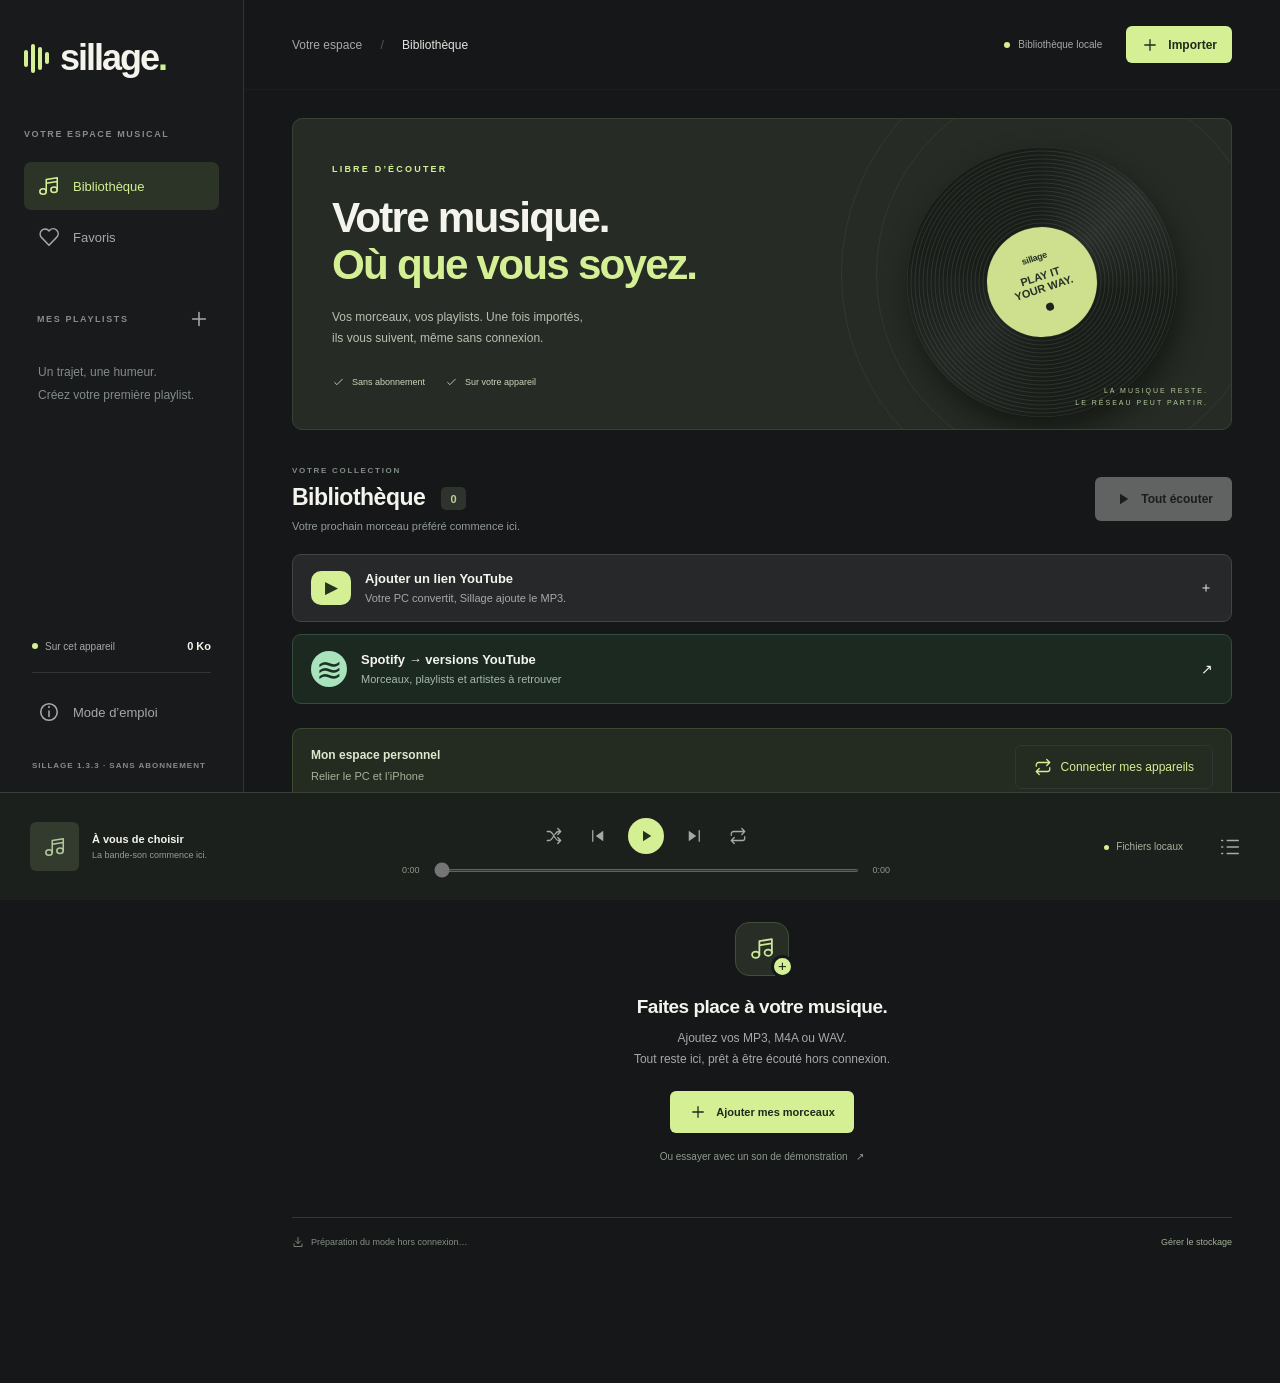
==== commit a56e1027: "Sillage 1.3.3 : reprendre le partage après une réponse locale interrompue Une connexion interrompue " ====
--- a/index.html
+++ b/index.html
@@ -36,7 +36,7 @@
   <div class="side-heading"><span>MES PLAYLISTS</span><button class="icon-button" id="new-playlist" aria-label="Créer une playlist"><svg><use href="#i-plus"/></svg></button></div>
   <nav id="playlist-nav" aria-label="Playlists"></nav>
   <p class="side-empty" id="side-empty">Un trajet, une humeur.<br>Créez votre première playlist.</p>
-  <div class="sidebar-bottom"><div class="device-stat"><span class="status-dot"></span>Sur cet appareil <strong id="side-storage">0 Mo</strong></div><button class="nav-button" id="help"><svg><use href="#i-info"/></svg>Mode d’emploi</button><span class="version">SILLAGE 1.3.2 · SANS ABONNEMENT</span></div>
+  <div class="sidebar-bottom"><div class="device-stat"><span class="status-dot"></span>Sur cet appareil <strong id="side-storage">0 Mo</strong></div><button class="nav-button" id="help"><svg><use href="#i-info"/></svg>Mode d’emploi</button><span class="version">SILLAGE 1.3.3 · SANS ABONNEMENT</span></div>
 </aside>
 <div class="main-wrap">
   <header class="topbar"><span class="mobile-brand">sillage<span>.</span></span><div class="breadcrumb">Votre espace <span>/</span> <strong id="crumb">Bibliothèque</strong></div><div class="top-status"><span class="status-dot"></span><span id="network-label">Bibliothèque locale</span></div><button id="open-import" class="button primary small"><svg><use href="#i-plus"/></svg>Importer</button></header>
